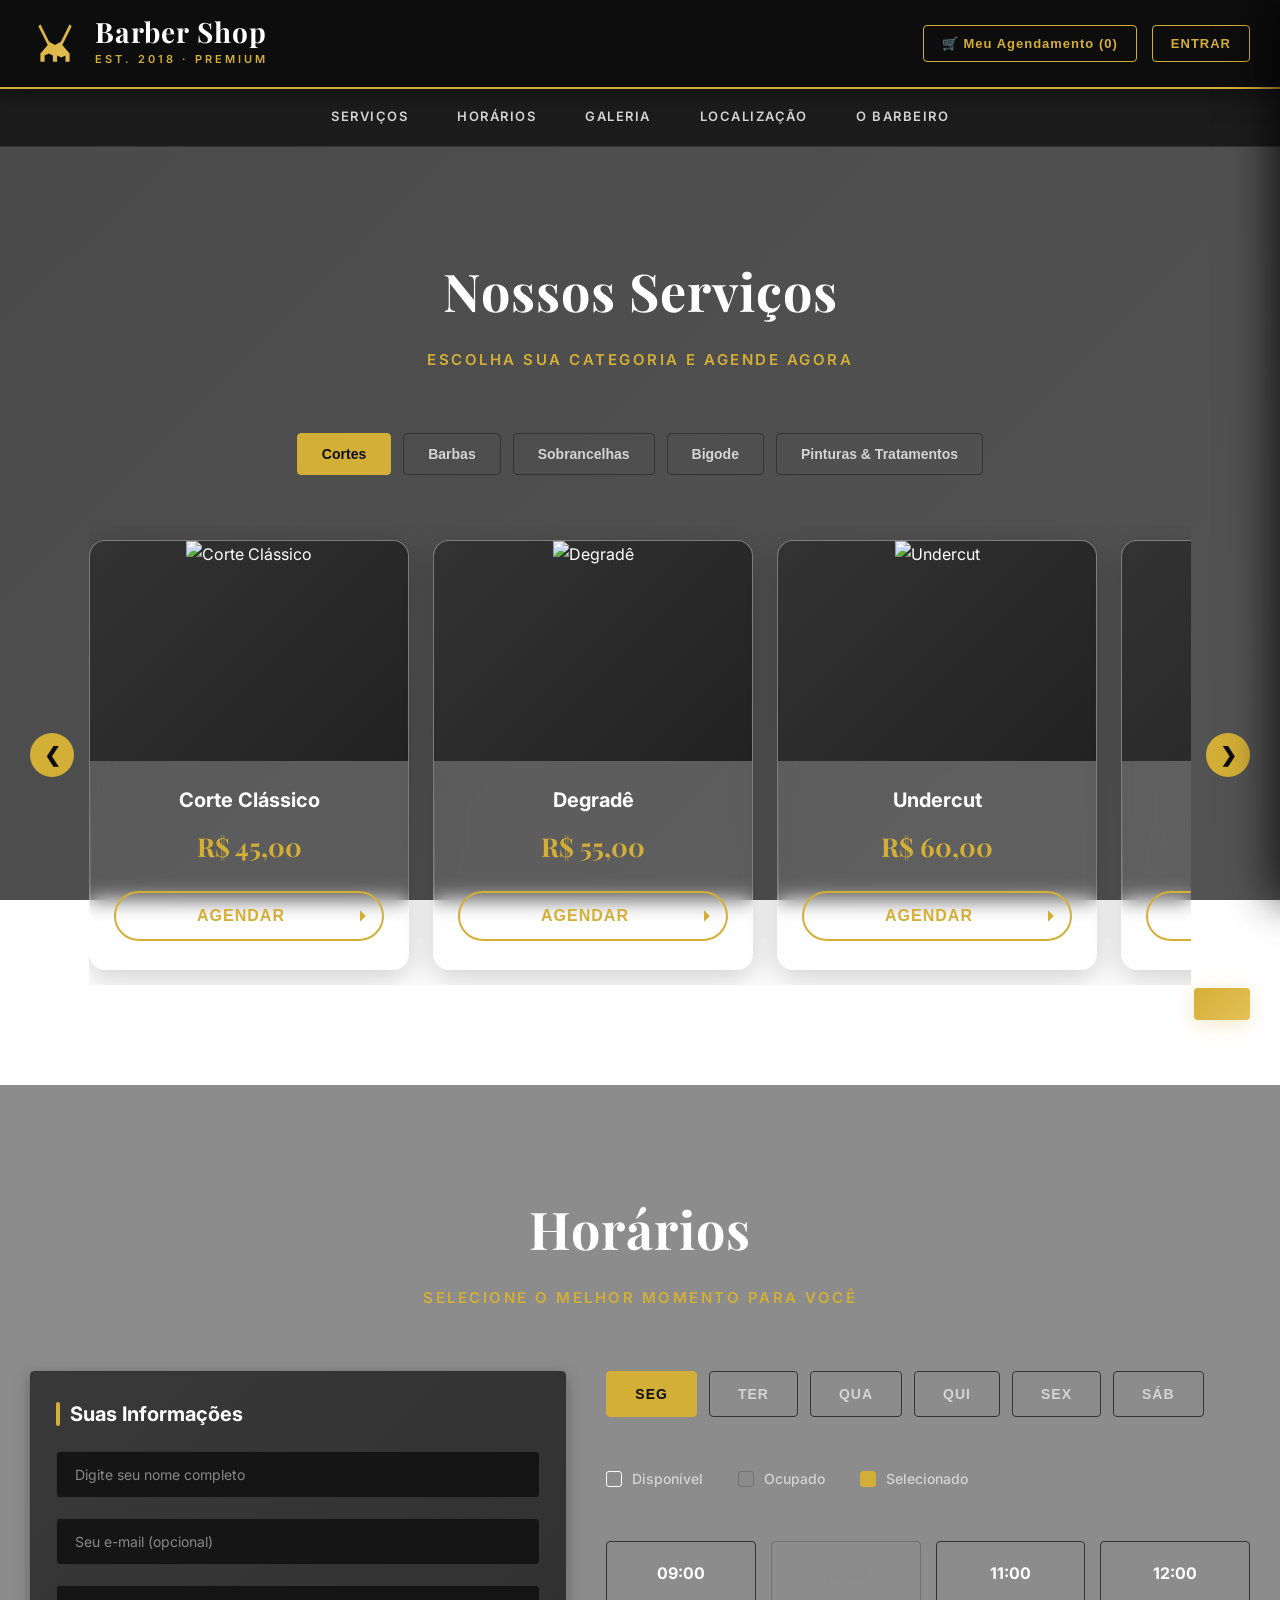
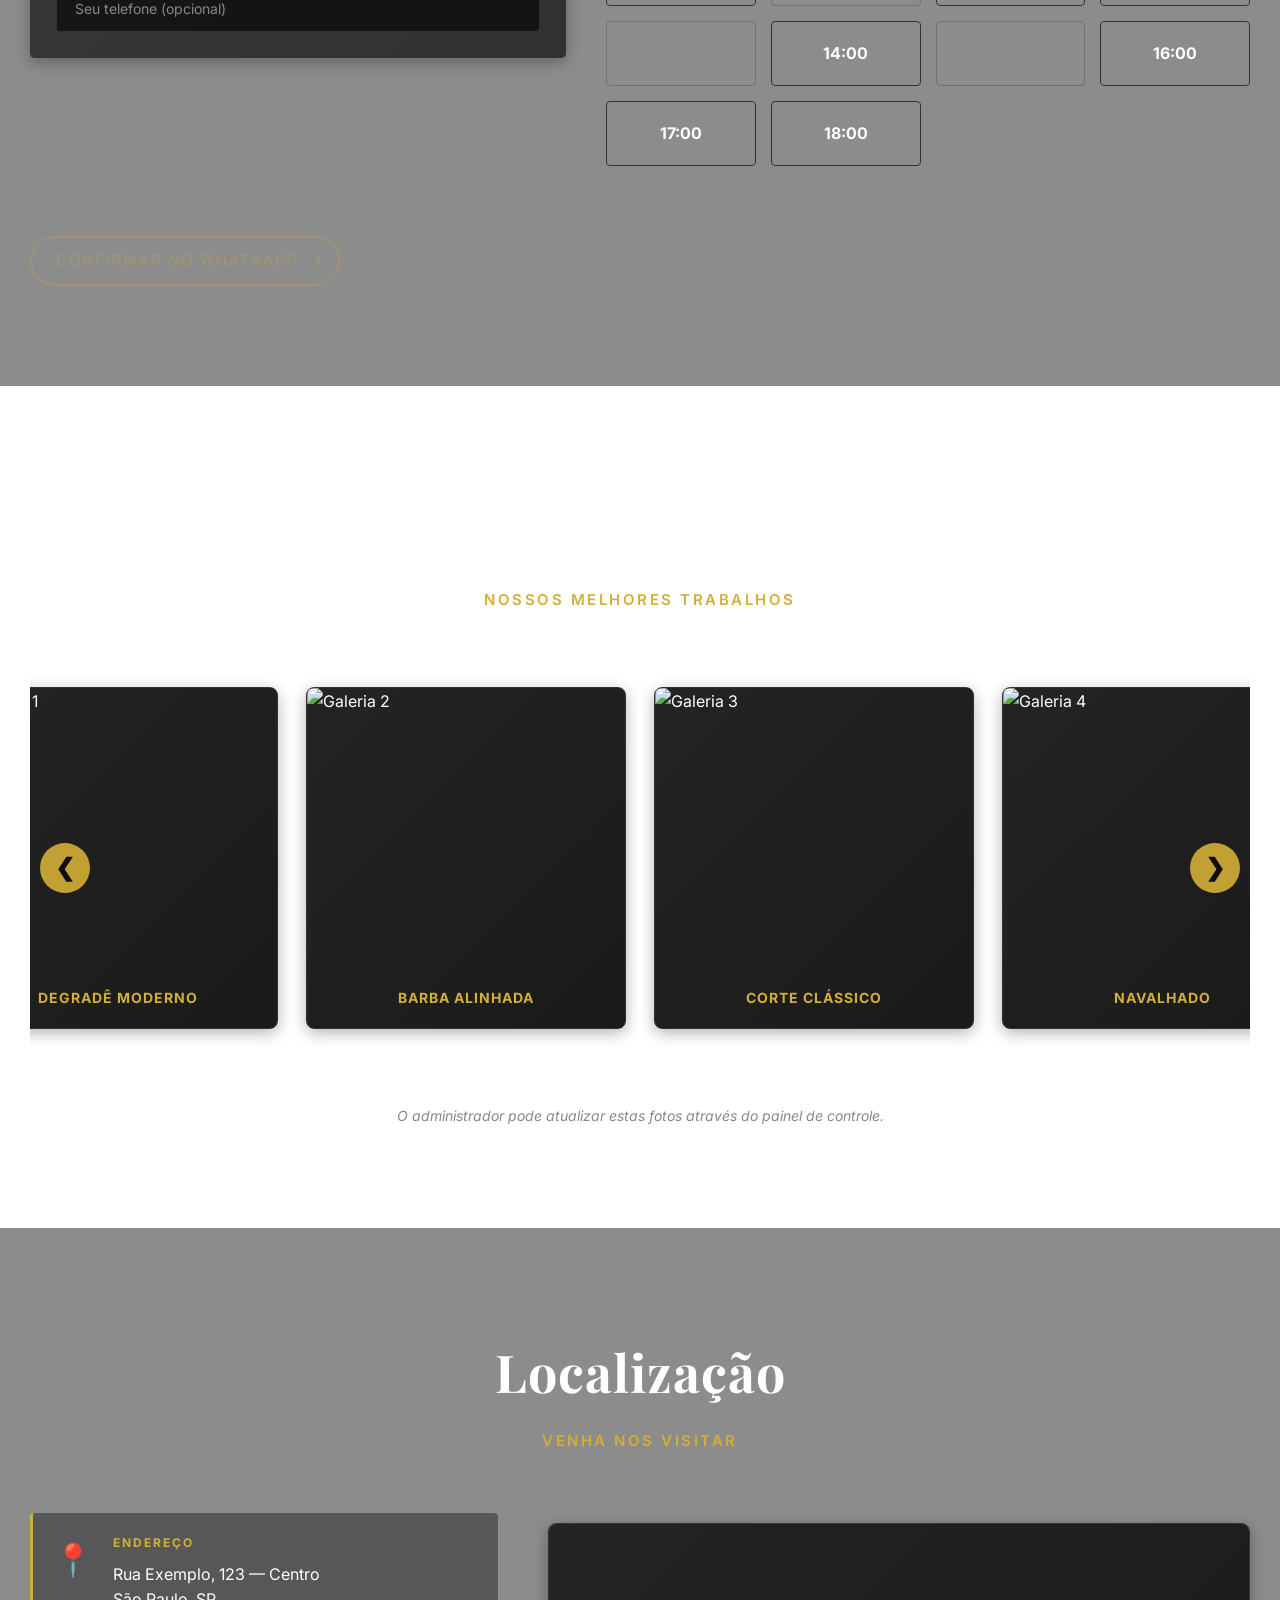
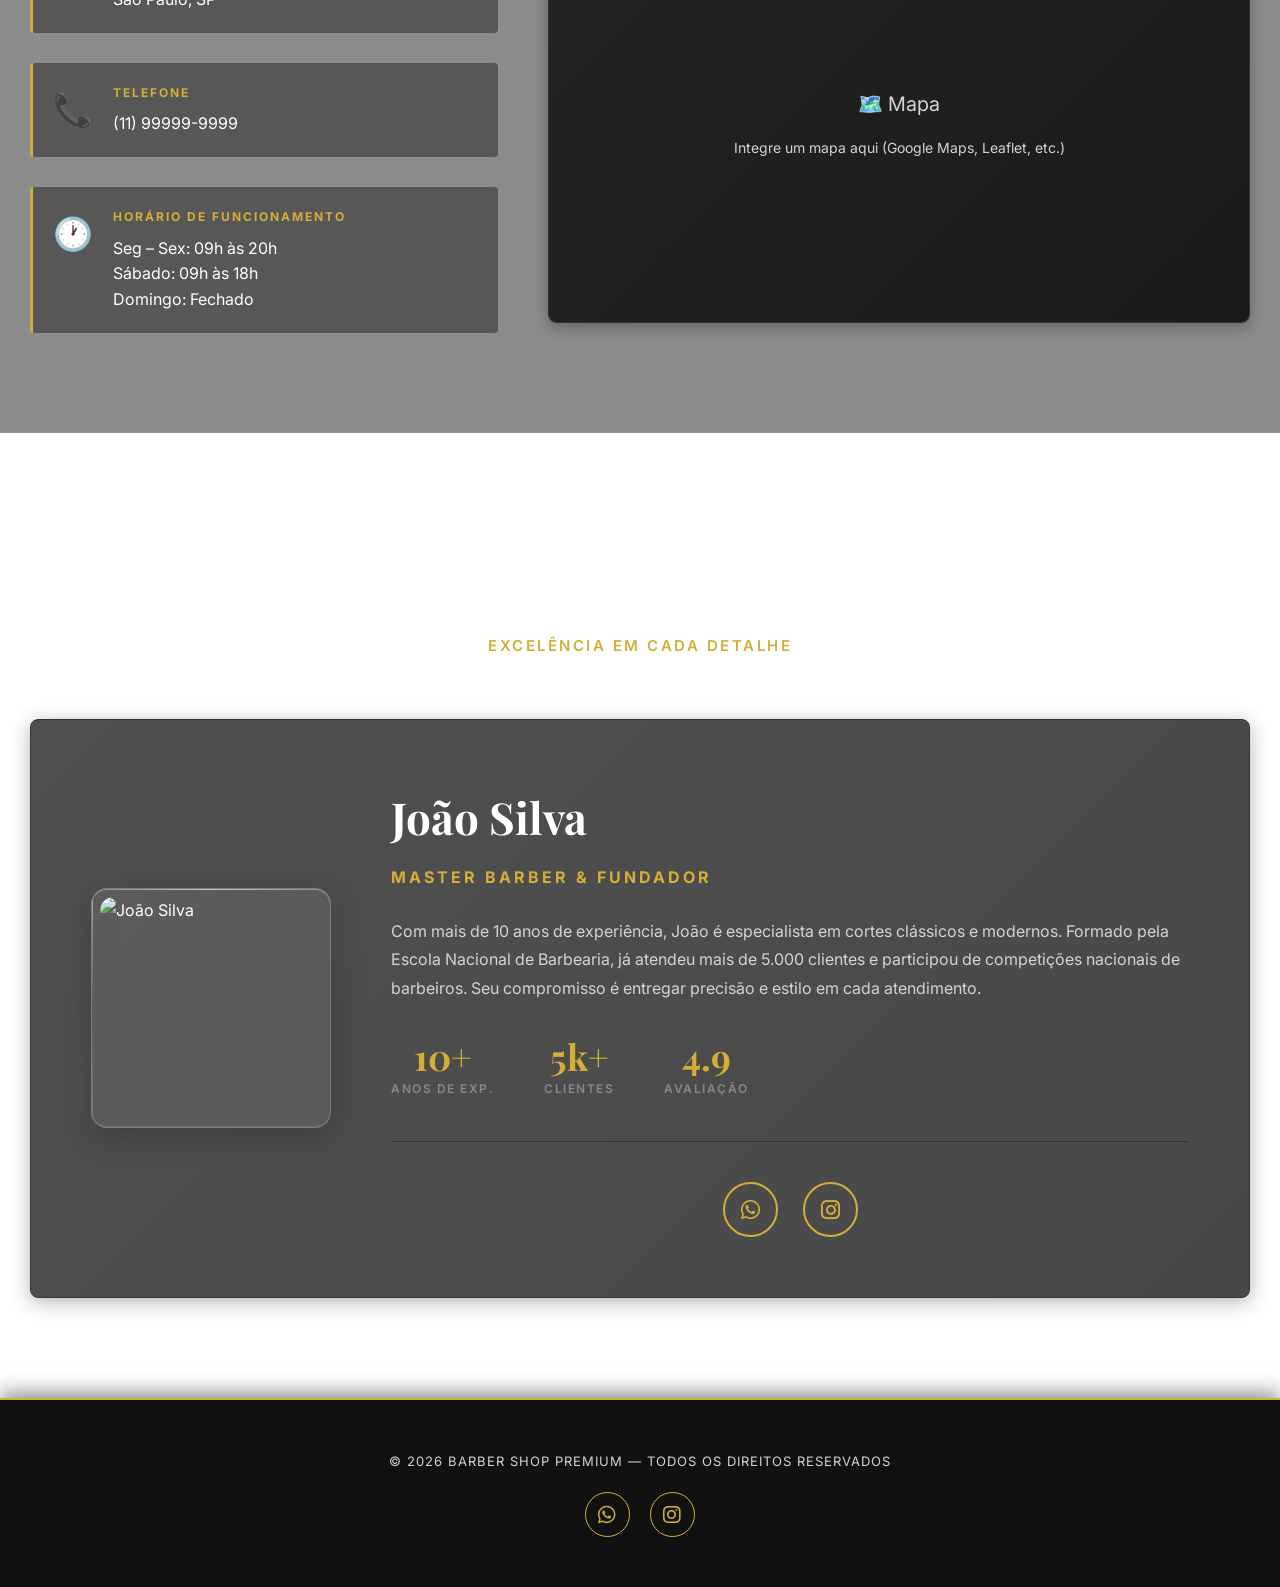
==== index.html @ 6365f6ae "Add files via upload" ====
<!DOCTYPE html>
<html lang="pt-BR">
<head>
  <meta charset="UTF-8" />
  <meta name="viewport" content="width=device-width, initial-scale=1.0" />
  <title>Barber Shop Premium</title>
  <link rel="preconnect" href="https://fonts.googleapis.com" />
  <link rel="preconnect" href="https://fonts.gstatic.com" crossorigin />
  <link href="https://fonts.googleapis.com/css2?family=Playfair+Display:wght@400;700&family=Inter:wght@400;500;600&display=swap" rel="stylesheet" />
  <link rel="stylesheet" href="https://cdnjs.cloudflare.com/ajax/libs/font-awesome/6.4.0/css/all.min.css" />
  <link rel="stylesheet" href="style.css" />
</head>
<body>

  <!-- ── HEADER ── -->
  <header class="header">
    <div class="header-inner">
      <div class="logo">
        <div class="logo-img-placeholder"></div>
        <div>
          <div class="logo-name">Barber Shop</div>
          <div class="logo-sub">Est. 2018 · Premium</div>
        </div>
      </div>
      <div class="header-right">
        <button class="btn-cart" onclick="toggleCart()">
          🛒 Meu Agendamento (<span id="cart-count">0</span>)
        </button>
        <button class="btn-login" onclick="document.getElementById('modal').classList.add('show')">
          ENTRAR
        </button>
      </div>
    </div>
  </header>

  <!-- ── CARRINHO FLUTUANTE ── -->
  <div class="cart-sidebar" id="cart-sidebar">
    <div class="cart-header">
      <h3>Meu Agendamento</h3>
      <button class="cart-close" onclick="toggleCart()">×</button>
    </div>
    <div class="cart-content" id="cart-content">
      <p class="cart-empty">Nenhum serviço selecionado</p>
    </div>
    <div class="cart-footer">
      <button class="btn-clear-cart" onclick="clearCart()">Limpar Carrinho</button>
    </div>
  </div>

  <!-- ── NAVBAR ── -->
  <nav class="navbar">
    <ul class="nav-list">
      <li><a href="#servicos">Serviços</a></li>
      <li><a href="#horarios">Horários</a></li>
      <li><a href="#galeria">Galeria</a></li>
      <li><a href="#localizacao">Localização</a></li>
      <li><a href="#barbeiro">O Barbeiro</a></li>
    </ul>
  </nav>

  <!-- ══════════════════════════════════════════ -->
  <!-- SEÇÃO 1 — SERVIÇOS                         -->
  <!-- ══════════════════════════════════════════ -->
  <section class="section" id="servicos">
    <div class="container">
      <h2 class="section-title">Nossos Serviços</h2>
      <p class="section-sub">Escolha sua categoria e agende agora</p>

      <!-- Tabs -->
      <div class="tabs">
        <button class="tab active" onclick="openTab(event,'cortes')">Cortes</button>
        <button class="tab" onclick="openTab(event,'barbas')">Barbas</button>
        <button class="tab" onclick="openTab(event,'sobrancelhas')">Sobrancelhas</button>
        <button class="tab" onclick="openTab(event,'bigode')">Bigode</button>
        <button class="tab" onclick="openTab(event,'pintura')">Pinturas & Tratamentos</button>
      </div>

      <!-- Painel: Cortes -->
      <div class="tab-panel active" id="cortes">
        <div class="carousel-wrapper">
          <button class="carousel-nav-btn carousel-prev" onclick="scrollCarousel('carousel-cortes', -1)">❮</button>
          <div class="carousel" id="carousel-cortes">
            <div class="card glass-card">
              <div class="card-img-container">
                <img src="https://via.placeholder.com/300x200?text=Corte+Clássico" alt="Corte Clássico" class="card-img">
              </div>
              <div class="card-name">Corte Clássico</div>
              <div class="card-price">R$ 45,00</div>
              <button class="btn-agendar animated-button" onclick="addToCart('cortes', 'Corte Clássico', 45.00)">
                <span class="text">Agendar</span>
                <svg class="arr-1" viewBox="0 0 24 24" xmlns="http://www.w3.org/2000/svg"><path d="M5 12h14M12 5l7 7-7 7"/></svg>
                <svg class="arr-2" viewBox="0 0 24 24" xmlns="http://www.w3.org/2000/svg"><path d="M5 12h14M12 5l7 7-7 7"/></svg>
                <div class="circle"></div>
              </button>
            </div>
            <div class="card glass-card">
              <div class="card-img-container">
                <img src="https://via.placeholder.com/300x200?text=Degradê" alt="Degradê" class="card-img">
              </div>
              <div class="card-name">Degradê</div>
              <div class="card-price">R$ 55,00</div>
              <button class="btn-agendar animated-button" onclick="addToCart('cortes', 'Degradê', 55.00)">
                <span class="text">Agendar</span>
                <svg class="arr-1" viewBox="0 0 24 24" xmlns="http://www.w3.org/2000/svg"><path d="M5 12h14M12 5l7 7-7 7"/></svg>
                <svg class="arr-2" viewBox="0 0 24 24" xmlns="http://www.w3.org/2000/svg"><path d="M5 12h14M12 5l7 7-7 7"/></svg>
                <div class="circle"></div>
              </button>
            </div>
            <div class="card glass-card">
              <div class="card-img-container">
                <img src="https://via.placeholder.com/300x200?text=Undercut" alt="Undercut" class="card-img">
              </div>
              <div class="card-name">Undercut</div>
              <div class="card-price">R$ 60,00</div>
              <button class="btn-agendar animated-button" onclick="addToCart('cortes', 'Undercut', 60.00)">
                <span class="text">Agendar</span>
                <svg class="arr-1" viewBox="0 0 24 24" xmlns="http://www.w3.org/2000/svg"><path d="M5 12h14M12 5l7 7-7 7"/></svg>
                <svg class="arr-2" viewBox="0 0 24 24" xmlns="http://www.w3.org/2000/svg"><path d="M5 12h14M12 5l7 7-7 7"/></svg>
                <div class="circle"></div>
              </button>
            </div>
            <div class="card glass-card">
              <div class="card-img-container">
                <img src="https://via.placeholder.com/300x200?text=Fade" alt="Fade" class="card-img">
              </div>
              <div class="card-name">Fade</div>
              <div class="card-price">R$ 50,00</div>
              <button class="btn-agendar animated-button" onclick="addToCart('cortes', 'Fade', 50.00)">
                <span class="text">Agendar</span>
                <svg class="arr-1" viewBox="0 0 24 24" xmlns="http://www.w3.org/2000/svg"><path d="M5 12h14M12 5l7 7-7 7"/></svg>
                <svg class="arr-2" viewBox="0 0 24 24" xmlns="http://www.w3.org/2000/svg"><path d="M5 12h14M12 5l7 7-7 7"/></svg>
                <div class="circle"></div>
              </button>
            </div>
          </div>
          <button class="carousel-nav-btn carousel-next" onclick="scrollCarousel('carousel-cortes', 1)">❯</button>
        </div>
      </div>

      <!-- Painel: Barbas -->
      <div class="tab-panel" id="barbas">
        <div class="carousel-wrapper">
          <button class="carousel-nav-btn carousel-prev" onclick="scrollCarousel('carousel-barbas', -1)">❮</button>
          <div class="carousel" id="carousel-barbas">
            <div class="card glass-card">
              <div class="card-img-container">
                <img src="https://via.placeholder.com/300x200?text=Barba+Completa" alt="Barba Completa" class="card-img">
              </div>
              <div class="card-name">Barba Completa</div>
              <div class="card-price">R$ 35,00</div>
              <button class="btn-agendar animated-button" onclick="addToCart('barbas', 'Barba Completa', 35.00)">
                <span class="text">Agendar</span>
                <svg class="arr-1" viewBox="0 0 24 24" xmlns="http://www.w3.org/2000/svg"><path d="M5 12h14M12 5l7 7-7 7"/></svg>
                <svg class="arr-2" viewBox="0 0 24 24" xmlns="http://www.w3.org/2000/svg"><path d="M5 12h14M12 5l7 7-7 7"/></svg>
                <div class="circle"></div>
              </button>
            </div>
            <div class="card glass-card">
              <div class="card-img-container">
                <img src="https://via.placeholder.com/300x200?text=Barba+Design" alt="Barba Design" class="card-img">
              </div>
              <div class="card-name">Barba Design</div>
              <div class="card-price">R$ 40,00</div>
              <button class="btn-agendar animated-button" onclick="addToCart('barbas', 'Barba Design', 40.00)">
                <span class="text">Agendar</span>
                <svg class="arr-1" viewBox="0 0 24 24" xmlns="http://www.w3.org/2000/svg"><path d="M5 12h14M12 5l7 7-7 7"/></svg>
                <svg class="arr-2" viewBox="0 0 24 24" xmlns="http://www.w3.org/2000/svg"><path d="M5 12h14M12 5l7 7-7 7"/></svg>
                <div class="circle"></div>
              </button>
            </div>
            <div class="card glass-card">
              <div class="card-img-container">
                <img src="https://via.placeholder.com/300x200?text=Barba+Terape%CC%82utica" alt="Barba Terapêutica" class="card-img">
              </div>
              <div class="card-name">Barba Terapêutica</div>
              <div class="card-price">R$ 45,00</div>
              <button class="btn-agendar animated-button" onclick="addToCart('barbas', 'Barba Terapêutica', 45.00)">
                <span class="text">Agendar</span>
                <svg class="arr-1" viewBox="0 0 24 24" xmlns="http://www.w3.org/2000/svg"><path d="M5 12h14M12 5l7 7-7 7"/></svg>
                <svg class="arr-2" viewBox="0 0 24 24" xmlns="http://www.w3.org/2000/svg"><path d="M5 12h14M12 5l7 7-7 7"/></svg>
                <div class="circle"></div>
              </button>
            </div>
          </div>
          <button class="carousel-nav-btn carousel-next" onclick="scrollCarousel('carousel-barbas', 1)">❯</button>
        </div>
      </div>

      <!-- Painel: Sobrancelhas -->
      <div class="tab-panel" id="sobrancelhas">
        <div class="carousel-wrapper">
          <button class="carousel-nav-btn carousel-prev" onclick="scrollCarousel('carousel-sobrancelhas', -1)">❮</button>
          <div class="carousel" id="carousel-sobrancelhas">
            <div class="card glass-card">
              <div class="card-img-container">
                <img src="https://via.placeholder.com/300x200?text=Sobrancelha+Design" alt="Sobrancelha Design" class="card-img">
              </div>
              <div class="card-name">Sobrancelha Design</div>
              <div class="card-price">R$ 20,00</div>
              <button class="btn-agendar animated-button" onclick="addToCart('sobrancelhas', 'Sobrancelha Design', 20.00)">
                <span class="text">Agendar</span>
                <svg class="arr-1" viewBox="0 0 24 24" xmlns="http://www.w3.org/2000/svg"><path d="M5 12h14M12 5l7 7-7 7"/></svg>
                <svg class="arr-2" viewBox="0 0 24 24" xmlns="http://www.w3.org/2000/svg"><path d="M5 12h14M12 5l7 7-7 7"/></svg>
                <div class="circle"></div>
              </button>
            </div>
            <div class="card glass-card">
              <div class="card-img-container">
                <img src="https://via.placeholder.com/300x200?text=Sobrancelha+Alinhada" alt="Sobrancelha Alinhada" class="card-img">
              </div>
              <div class="card-name">Sobrancelha Alinhada</div>
              <div class="card-price">R$ 25,00</div>
              <button class="btn-agendar animated-button" onclick="addToCart('sobrancelhas', 'Sobrancelha Alinhada', 25.00)">
                <span class="text">Agendar</span>
                <svg class="arr-1" viewBox="0 0 24 24" xmlns="http://www.w3.org/2000/svg"><path d="M5 12h14M12 5l7 7-7 7"/></svg>
                <svg class="arr-2" viewBox="0 0 24 24" xmlns="http://www.w3.org/2000/svg"><path d="M5 12h14M12 5l7 7-7 7"/></svg>
                <div class="circle"></div>
              </button>
            </div>
          </div>
          <button class="carousel-nav-btn carousel-next" onclick="scrollCarousel('carousel-sobrancelhas', 1)">❯</button>
        </div>
      </div>

      <!-- Painel: Bigode -->
      <div class="tab-panel" id="bigode">
        <div class="carousel-wrapper">
          <button class="carousel-nav-btn carousel-prev" onclick="scrollCarousel('carousel-bigode', -1)">❮</button>
          <div class="carousel" id="carousel-bigode">
            <div class="card glass-card">
              <div class="card-img-container">
                <img src="https://via.placeholder.com/300x200?text=Bigode+Clássico" alt="Bigode Clássico" class="card-img">
              </div>
              <div class="card-name">Bigode Clássico</div>
              <div class="card-price">R$ 15,00</div>
              <button class="btn-agendar animated-button" onclick="addToCart('bigode', 'Bigode Clássico', 15.00)">
                <span class="text">Agendar</span>
                <svg class="arr-1" viewBox="0 0 24 24" xmlns="http://www.w3.org/2000/svg"><path d="M5 12h14M12 5l7 7-7 7"/></svg>
                <svg class="arr-2" viewBox="0 0 24 24" xmlns="http://www.w3.org/2000/svg"><path d="M5 12h14M12 5l7 7-7 7"/></svg>
                <div class="circle"></div>
              </button>
            </div>
            <div class="card glass-card">
              <div class="card-img-container">
                <img src="https://via.placeholder.com/300x200?text=Bigode+Design" alt="Bigode Design" class="card-img">
              </div>
              <div class="card-name">Bigode Design</div>
              <div class="card-price">R$ 20,00</div>
              <button class="btn-agendar animated-button" onclick="addToCart('bigode', 'Bigode Design', 20.00)">
                <span class="text">Agendar</span>
                <svg class="arr-1" viewBox="0 0 24 24" xmlns="http://www.w3.org/2000/svg"><path d="M5 12h14M12 5l7 7-7 7"/></svg>
                <svg class="arr-2" viewBox="0 0 24 24" xmlns="http://www.w3.org/2000/svg"><path d="M5 12h14M12 5l7 7-7 7"/></svg>
                <div class="circle"></div>
              </button>
            </div>
          </div>
          <button class="carousel-nav-btn carousel-next" onclick="scrollCarousel('carousel-bigode', 1)">❯</button>
        </div>
      </div>

      <!-- Painel: Pinturas & Tratamentos -->
      <div class="tab-panel" id="pintura">
        <div class="carousel-wrapper">
          <button class="carousel-nav-btn carousel-prev" onclick="scrollCarousel('carousel-pintura', -1)">❮</button>
          <div class="carousel" id="carousel-pintura">
            <div class="card glass-card">
              <div class="card-img-container">
                <img src="https://via.placeholder.com/300x200?text=Pintura+Cabelo" alt="Pintura Cabelo" class="card-img">
              </div>
              <div class="card-name">Pintura Cabelo</div>
              <div class="card-price">R$ 80,00</div>
              <button class="btn-agendar animated-button" onclick="addToCart('pintura', 'Pintura Cabelo', 80.00)">
                <span class="text">Agendar</span>
                <svg class="arr-1" viewBox="0 0 24 24" xmlns="http://www.w3.org/2000/svg"><path d="M5 12h14M12 5l7 7-7 7"/></svg>
                <svg class="arr-2" viewBox="0 0 24 24" xmlns="http://www.w3.org/2000/svg"><path d="M5 12h14M12 5l7 7-7 7"/></svg>
                <div class="circle"></div>
              </button>
            </div>
            <div class="card glass-card">
              <div class="card-img-container">
                <img src="https://via.placeholder.com/300x200?text=Hidratação" alt="Hidratação" class="card-img">
              </div>
              <div class="card-name">Hidratação</div>
              <div class="card-price">R$ 50,00</div>
              <button class="btn-agendar animated-button" onclick="addToCart('pintura', 'Hidratação', 50.00)">
                <span class="text">Agendar</span>
                <svg class="arr-1" viewBox="0 0 24 24" xmlns="http://www.w3.org/2000/svg"><path d="M5 12h14M12 5l7 7-7 7"/></svg>
                <svg class="arr-2" viewBox="0 0 24 24" xmlns="http://www.w3.org/2000/svg"><path d="M5 12h14M12 5l7 7-7 7"/></svg>
                <div class="circle"></div>
              </button>
            </div>
            <div class="card glass-card">
              <div class="card-img-container">
                <img src="https://via.placeholder.com/300x200?text=Alisamento" alt="Alisamento" class="card-img">
              </div>
              <div class="card-name">Alisamento</div>
              <div class="card-price">R$ 70,00</div>
              <button class="btn-agendar animated-button" onclick="addToCart('pintura', 'Alisamento', 70.00)">
                <span class="text">Agendar</span>
                <svg class="arr-1" viewBox="0 0 24 24" xmlns="http://www.w3.org/2000/svg"><path d="M5 12h14M12 5l7 7-7 7"/></svg>
                <svg class="arr-2" viewBox="0 0 24 24" xmlns="http://www.w3.org/2000/svg"><path d="M5 12h14M12 5l7 7-7 7"/></svg>
                <div class="circle"></div>
              </button>
            </div>
          </div>
          <button class="carousel-nav-btn carousel-next" onclick="scrollCarousel('carousel-pintura', 1)">❯</button>
        </div>
      </div>

    </div>
  </section>

  <!-- ══════════════════════════════════════════ -->
  <!-- SEÇÃO 2 — HORÁRIOS                         -->
  <!-- ══════════════════════════════════════════ -->
  <section class="section section-alt" id="horarios">
    <div class="container">
      <h2 class="section-title">Horários</h2>
      <p class="section-sub">Selecione o melhor momento para você</p>

      <!-- Layout lado a lado: Informações + Agendamento -->
      <div class="schedule-wrapper">
        <!-- Coluna Esquerda: Informações do Cliente -->
        <div class="schedule-left">
          <div class="client-info-section">
            <h3 class="client-info-title">Suas Informações</h3>
            <div class="client-info-form">
              <input type="text" id="client-name" placeholder="Digite seu nome completo" class="client-input">
              <input type="email" id="client-email" placeholder="Seu e-mail (opcional)" class="client-input">
              <input type="tel" id="client-phone" placeholder="Seu telefone (opcional)" class="client-input">
            </div>
          </div>

          <!-- Resumo do Agendamento -->
          <div class="booking-summary" id="booking-summary" style="display:none;">
            <h3>Resumo do Seu Agendamento</h3>
            <div class="summary-item">
              <span class="summary-label">Nome:</span>
              <span class="summary-value" id="summary-name">-</span>
            </div>
            <div id="summary-services-list"></div>
            <div class="summary-item">
              <span class="summary-label">Data:</span>
              <span class="summary-value" id="summary-date">-</span>
            </div>
            <div class="summary-item">
              <span class="summary-label">Horário:</span>
              <span class="summary-value" id="summary-time">-</span>
            </div>
            <div class="summary-item" style="border-top: 1px solid rgba(212, 175, 55, 0.3); padding-top: 15px; margin-top: 15px;">
              <span class="summary-label">Valor Total:</span>
              <span class="summary-value" id="summary-price">-</span>
            </div>
          </div>
        </div>

        <!-- Coluna Direita: Seleção de Horários -->
        <div class="schedule-right">
          <!-- Dias -->
          <div class="days-row">
            <button class="day-btn active" onclick="selectDay(this, 'seg')">SEG</button>
            <button class="day-btn" onclick="selectDay(this, 'ter')">TER</button>
            <button class="day-btn" onclick="selectDay(this, 'qua')">QUA</button>
            <button class="day-btn" onclick="selectDay(this, 'qui')">QUI</button>
            <button class="day-btn" onclick="selectDay(this, 'sex')">SEX</button>
            <button class="day-btn" onclick="selectDay(this, 'sab')">SÁB</button>
          </div>

          <!-- Legenda -->
          <div class="legend">
            <span class="leg available">Disponível</span>
            <span class="leg occupied">Ocupado</span>
            <span class="leg selected">Selecionado</span>
          </div>

          <!-- Grid de horários -->
          <div class="time-grid" id="time-grid"></div>
        </div>
      </div>

      <button class="btn-confirm animated-button" id="btn-confirm" disabled onclick="confirmSchedule()" style="margin-top: 30px;">
        <span class="text">CONFIRMAR NO WHATSAPP</span>
        <svg class="arr-1" viewBox="0 0 24 24" xmlns="http://www.w3.org/2000/svg"><path d="M5 12h14M12 5l7 7-7 7"/></svg>
        <svg class="arr-2" viewBox="0 0 24 24" xmlns="http://www.w3.org/2000/svg"><path d="M5 12h14M12 5l7 7-7 7"/></svg>
        <div class="circle"></div>
      </button>
    </div>
  </section>

  <!-- ══════════════════════════════════════════ -->
  <!-- SEÇÃO 3 — GALERIA                          -->
  <!-- ══════════════════════════════════════════ -->
  <section class="section" id="galeria">
    <div class="container">
      <h2 class="section-title">Galeria</h2>
      <p class="section-sub">Nossos melhores trabalhos</p>

      <div class="gallery-carousel-wrapper">
        <div class="gallery-carousel" id="gallery-carousel">
          <div class="gallery-card">
            <img src="https://via.placeholder.com/400x400?text=Trabalho+1" alt="Galeria 1" class="gallery-img-real">
            <div class="gallery-label">Degradê Moderno</div>
          </div>
          <div class="gallery-card">
            <img src="https://via.placeholder.com/400x400?text=Trabalho+2" alt="Galeria 2" class="gallery-img-real">
            <div class="gallery-label">Barba Alinhada</div>
          </div>
          <div class="gallery-card">
            <img src="https://via.placeholder.com/400x400?text=Trabalho+3" alt="Galeria 3" class="gallery-img-real">
            <div class="gallery-label">Corte Clássico</div>
          </div>
          <div class="gallery-card">
            <img src="https://via.placeholder.com/400x400?text=Trabalho+4" alt="Galeria 4" class="gallery-img-real">
            <div class="gallery-label">Navalhado</div>
          </div>
        </div>
        <button class="gallery-nav-btn gallery-prev" onclick="scrollGallery(-1)">❮</button>
        <button class="gallery-nav-btn gallery-next" onclick="scrollGallery(1)">❯</button>
      </div>

      <p class="gallery-note">
        O administrador pode atualizar estas fotos através do painel de controle.
      </p>
    </div>
  </section>

  <!-- ══════════════════════════════════════════ -->
  <!-- SEÇÃO 4 — LOCALIZAÇÃO                      -->
  <!-- ══════════════════════════════════════════ -->
  <section class="section section-alt" id="localizacao">
    <div class="container">
      <h2 class="section-title">Localização</h2>
      <p class="section-sub">Venha nos visitar</p>

      <div class="location-wrapper">
        <div class="location-info">
          <div class="info-item">
            <div class="info-icon-placeholder">📍</div>
            <div>
              <div class="info-label">Endereço</div>
              <div class="info-value">Rua Exemplo, 123 — Centro<br>São Paulo, SP</div>
            </div>
          </div>
          <div class="info-item">
            <div class="info-icon-placeholder">📞</div>
            <div>
              <div class="info-label">Telefone</div>
              <div class="info-value">(11) 99999-9999</div>
            </div>
          </div>
          <div class="info-item">
            <div class="info-icon-placeholder">🕐</div>
            <div>
              <div class="info-label">Horário de Funcionamento</div>
              <div class="info-value">
                Seg – Sex: 09h às 20h<br>
                Sábado: 09h às 18h<br>
                Domingo: Fechado
              </div>
            </div>
          </div>
        </div>
        <div class="map-container">
          <div class="map-placeholder">
            <p>🗺️ Mapa</p>
            <p style="font-size: 14px;">Integre um mapa aqui (Google Maps, Leaflet, etc.)</p>
          </div>
        </div>
      </div>
    </div>
  </section>

  <!-- ══════════════════════════════════════════ -->
  <!-- SEÇÃO 5 — O BARBEIRO                       -->
  <!-- ══════════════════════════════════════════ -->
  <section class="section" id="barbeiro">
    <div class="container">
      <h2 class="section-title">O Barbeiro</h2>
      <p class="section-sub">Excelência em cada detalhe</p>

      <div class="barber-card">
        <div class="barber-photo-container glass-card">
          <img src="https://via.placeholder.com/200x200?text=Barbeiro" alt="João Silva" class="barber-img">
        </div>
        <div class="barber-content">
          <div class="barber-name">João Silva</div>
          <div class="barber-title">Master Barber & Fundador</div>
          <p class="barber-bio">
            Com mais de 10 anos de experiência, João é especialista em cortes clássicos e modernos.
            Formado pela Escola Nacional de Barbearia, já atendeu mais de 5.000 clientes e
            participou de competições nacionais de barbeiros. Seu compromisso é entregar
            precisão e estilo em cada atendimento.
          </p>
          <div class="barber-stats">
            <div class="stat">
              <span class="stat-num">10+</span>
              <span class="stat-label">Anos de exp.</span>
            </div>
            <div class="stat">
              <span class="stat-num">5k+</span>
              <span class="stat-label">Clientes</span>
            </div>
            <div class="stat">
              <span class="stat-num">4.9</span>
              <span class="stat-label">Avaliação</span>
            </div>
          </div>
          <div class="social-section">
            <a href="https://wa.me/5511999999999" target="_blank" class="social-link" title="WhatsApp">
              <i class="fab fa-whatsapp"></i>
            </a>
            <a href="https://instagram.com/barbershoppremium" target="_blank" class="social-link" title="Instagram">
              <i class="fab fa-instagram"></i>
            </a>
          </div>
        </div>
      </div>
    </div>
  </section>

  <!-- ── FOOTER ── -->
  <footer class="footer">
    <div class="container">
      <div class="footer-text">
        © 2026 BARBER SHOP PREMIUM — TODOS OS DIREITOS RESERVADOS
      </div>
      <div class="footer-social">
        <a href="https://wa.me/5511999999999" target="_blank" title="WhatsApp">
          <i class="fab fa-whatsapp"></i>
        </a>
        <a href="https://instagram.com/barbershoppremium" target="_blank" title="Instagram">
          <i class="fab fa-instagram"></i>
        </a>
      </div>
    </div>
  </footer>

  <!-- ── MODAL DE LOGIN ── -->
  <div class="modal-overlay" id="modal">
    <div class="modal">
      <button class="modal-close" onclick="document.getElementById('modal').classList.remove('show')">×</button>
      <div class="modal-title">Acesso Administrativo</div>
      <input class="modal-input" type="email" placeholder="E-mail" />
      <input class="modal-input" type="password" placeholder="Senha" />
      <button class="modal-btn">ACESSAR PAINEL</button>
    </div>
  </div>

  <!-- ── TOAST ── -->
  <div class="toast" id="toast"></div>

  <!-- ── SCRIPTS ── -->
  <script>
    // ── CARRINHO DE AGENDAMENTO MULTI-SERVIÇO ──
    let cart = {
      services: {
        cortes: null,
        barbas: null,
        sobrancelhas: null,
        bigode: null,
        pintura: null
      },
      clientName: "",
      clientEmail: "",
      clientPhone: "",
      selectedDay: null,
      selectedTime: null
    };

    function toggleCart() {
      const sidebar = document.getElementById('cart-sidebar');
      sidebar.classList.toggle('show');
    }

    function addToCart(category, serviceName, price) {
      // Se já existe um serviço nesta categoria, substitui
      if (cart.services[category]) {
        showToast(`${cart.services[category].name} foi substituído por ${serviceName}!`);
      } else {
        showToast(`${serviceName} adicionado ao carrinho!`);
      }
      
      cart.services[category] = { name: serviceName, price: price };
      updateCartDisplay();
      updateCartCount();
    }

    function updateCartCount() {
      const count = Object.values(cart.services).filter(s => s !== null).length;
      document.getElementById('cart-count').textContent = count;
    }

    function updateCartDisplay() {
      const cartContent = document.getElementById('cart-content');
      const services = Object.values(cart.services).filter(s => s !== null);
      
      if (services.length === 0) {
        cartContent.innerHTML = '<p class="cart-empty">Nenhum serviço selecionado</p>';
        return;
      }

      let html = '';
      services.forEach(service => {
        html += `
          <div class="cart-item">
            <div class="cart-item-name">${service.name}</div>
            <div class="cart-item-price">R$ ${service.price.toFixed(2).replace(".", ",")}</div>
          </div>
        `;
      });

      cartContent.innerHTML = html;
    }

    function clearCart() {
      cart.services = {
        cortes: null,
        barbas: null,
        sobrancelhas: null,
        bigode: null,
        pintura: null
      };
      document.getElementById('cart-count').textContent = '0';
      updateCartDisplay();
      document.getElementById('booking-summary').style.display = 'none';
      showToast('Carrinho limpo!');
    }

    // ── TABS ──
    function openTab(e, id) {
      document.querySelectorAll('.tab-panel').forEach(p => p.classList.remove('active'));
      document.querySelectorAll('.tab').forEach(t => t.classList.remove('active'));
      document.getElementById(id).classList.add('active');
      e.currentTarget.classList.add('active');
    }

    // ── CARROSSEL ──
    function scrollCarousel(id, dir) {
      const el = document.getElementById(id);
      el.scrollBy({ left: dir * 320, behavior: 'smooth' });
    }

    // ── HORÁRIOS ──
    const schedules = {
      seg: ['09:00','10:00','11:00','12:00','13:00','14:00','15:00','16:00','17:00','18:00'],
      ter: ['09:00','10:00','11:00','12:00','13:00','14:00','15:00','16:00','17:00','18:00'],
      qua: ['09:00','10:00','11:00','12:00','13:00','14:00','15:00','16:00','17:00','18:00'],
      qui: ['09:00','10:00','11:00','12:00','13:00','14:00','15:00','16:00','17:00','18:00'],
      sex: ['09:00','10:00','11:00','12:00','13:00','14:00','15:00','16:00','17:00','18:00'],
      sab: ['09:00','10:00','11:00','12:00','13:00','14:00','15:00'],
    };

    const occupied = {
      seg: ['10:00','13:00','15:00'],
      ter: ['09:00','11:00','14:00'],
      qua: ['12:00','16:00'],
      qui: ['10:00','13:00','17:00'],
      sex: ['09:00','14:00','18:00'],
      sab: ['10:00','12:00'],
    };

    let selectedDay  = 'seg';
    let selectedTime = null;

    function buildGrid(day) {
      const grid = document.getElementById('time-grid');
      grid.innerHTML = '';
      selectedTime = null;
      document.getElementById('btn-confirm').disabled = true;

      (schedules[day] || []).forEach(time => {
        const isOccupied = (occupied[day] || []).includes(time);
        const slot = document.createElement('div');
        slot.className = 'time-slot ' + (isOccupied ? 'occupied' : 'available');
        slot.textContent = time;
        if (!isOccupied) {
          slot.onclick = () => selectTime(slot, time, day);
        }
        grid.appendChild(slot);
      });
    }

    function selectDay(btn, day) {
      document.querySelectorAll('.day-btn').forEach(b => b.classList.remove('active'));
      btn.classList.add('active');
      selectedDay = day;
      cart.selectedDay = day;
      buildGrid(day);
    }

    function selectTime(slot, time, day) {
      document.querySelectorAll('.time-slot.available, .time-slot.selected').forEach(s => {
        s.classList.remove('selected');
        s.classList.add('available');
      });
      slot.classList.remove('available');
      slot.classList.add('selected');
      selectedTime = time;
      cart.selectedTime = time;
      document.getElementById('btn-confirm').disabled = false;
      updateBookingSummary();
    }

    function updateBookingSummary() {
      const clientName = document.getElementById('client-name').value || 'Não informado';
      const dayMap = { seg: 'Segunda', ter: 'Terça', qua: 'Quarta', qui: 'Quinta', sex: 'Sexta', sab: 'Sábado' };
      const services = Object.values(cart.services).filter(s => s !== null);

      document.getElementById('summary-name').textContent = clientName;
      
      // Gerar lista de serviços
      let servicesHtml = '';
      services.forEach(service => {
        servicesHtml += `
          <div class="summary-item">
            <span class="summary-label">${service.name}:</span>
            <span class="summary-value">R$ ${service.price.toFixed(2).replace(".", ",")}</span>
          </div>
        `;
      });
      document.getElementById('summary-services-list').innerHTML = servicesHtml;

      document.getElementById('summary-date').textContent = dayMap[selectedDay] || '-';
      document.getElementById('summary-time').textContent = selectedTime || '-';
      
      // Calcular valor total
      const totalPrice = services.reduce((sum, s) => sum + s.price, 0);
      document.getElementById('summary-price').textContent = `R$ ${totalPrice.toFixed(2).replace(".", ",")}`;
      
      document.getElementById('booking-summary').style.display = 'block';
    }

    function confirmSchedule() {
      const clientName = document.getElementById('client-name').value;
      if (!clientName) {
        showToast('Por favor, digite seu nome!');
        return;
      }

      const services = Object.values(cart.services).filter(s => s !== null);
      if (services.length === 0) {
        showToast('Por favor, selecione pelo menos um serviço!');
        return;
      }

      cart.clientName = clientName;
      cart.clientEmail = document.getElementById('client-email').value;
      cart.clientPhone = document.getElementById('client-phone').value;

      const dayMap = { seg: 'Segunda', ter: 'Terça', qua: 'Quarta', qui: 'Quinta', sex: 'Sexta', sab: 'Sábado' };
      const phone = "5511999999999";
      
      let servicesText = '';
      let totalPrice = 0;
      services.forEach(service => {
        servicesText += `\n• ${service.name}: R$ ${service.price.toFixed(2).replace(".", ",")}`;
        totalPrice += service.price;
      });

      const message = encodeURIComponent(
        `Olá! Gostaria de agendar um serviço.\n\n` +
        `*Cliente:* ${clientName}\n` +
        `*Serviços:*${servicesText}\n` +
        `*Data:* ${dayMap[selectedDay]}\n` +
        `*Horário:* ${selectedTime}\n` +
        `*Valor Total:* R$ ${totalPrice.toFixed(2).replace(".", ",")}`
      );
      const whatsappUrl = `https://api.whatsapp.com/send?phone=${phone}&text=${message}`;

      showToast(`Redirecionando para o WhatsApp...`);
      setTimeout(() => {
        window.open(whatsappUrl, '_blank');
        clearCart();
      }, 1000);
    }

    // ── TOAST ──
    function showToast(msg) {
      const t = document.getElementById('toast');
      t.textContent = msg;
      t.classList.add('show');
      setTimeout(() => t.classList.remove('show'), 3000);
    }

    // ── CARROSSEL DA GALERIA ──
    let galleryAutoPlayInterval;
    const galleryCarousel = document.getElementById('gallery-carousel');

    function scrollGallery(direction) {
      const carousel = document.getElementById('gallery-carousel');
      const scrollAmount = 350;
      carousel.scrollBy({
        left: direction * scrollAmount,
        behavior: 'smooth'
      });
      stopGalleryAutoPlay();
    }

    function startGalleryAutoPlay() {
      galleryAutoPlayInterval = setInterval(() => {
        if (galleryCarousel) {
          if (galleryCarousel.scrollLeft + galleryCarousel.clientWidth >= galleryCarousel.scrollWidth - 10) {
            galleryCarousel.scrollTo({ left: 0, behavior: 'smooth' });
          } else {
            galleryCarousel.scrollBy({ left: 350, behavior: 'smooth' });
          }
        }
      }, 4000);
    }

    function stopGalleryAutoPlay() {
      clearInterval(galleryAutoPlayInterval);
      setTimeout(startGalleryAutoPlay, 10000);
    }

    if (galleryCarousel) {
      galleryCarousel.addEventListener('wheel', stopGalleryAutoPlay);
      galleryCarousel.addEventListener('touchstart', stopGalleryAutoPlay);
    }

    // Inicializa o grid
    buildGrid('seg');
    startGalleryAutoPlay();
  </script>
</body>
</html>
---- style.css ----
/* ── RESET & BASE ── */
*, *::before, *::after { box-sizing: border-box; margin: 0; padding: 0; }

:root {
  --black:    #0d0d0d;
  --dark:     #1a1a1a;
  --mid:      #242424;
  --border:   #333333;
  --muted:    #888888;
  --light:    #d4d4d4;
  --white:    #ffffff;
  --accent:   #d4af37; /* Dourado Premium */
  --accent-hover: #e5c158;
  --accent-dark: #b8941f;
}

html { scroll-behavior: smooth; }

body {
  font-family: 'Inter', sans-serif;
  color: var(--white);
  font-size: 16px;
  line-height: 1.7;
  min-height: 100vh;
  position: relative;
  background-image: url('https://i.pinimg.com/736x/01/9d/52/019d5249c38a45769ff3487aecc684b5.jpg');
  background-attachment: fixed;
  background-size: cover;
  background-position: center;
  background-repeat: no-repeat;
}

body::before {
  content: '';
  position: fixed;
  top: 0;
  left: 0;
  width: 100%;
  height: 100%;
  background: linear-gradient(135deg, rgba(13, 13, 13, 0.75) 0%, rgba(26, 26, 26, 0.75) 100%);
  pointer-events: none;
  z-index: 1;
}

* {
  position: relative;
  z-index: 2;
}

html, body {
  z-index: auto;
}

/* ── HEADER ── */
.header {
  background: rgba(13, 13, 13, 0.98);
  border-bottom: 2px solid var(--accent);
  position: sticky;
  top: 0;
  z-index: 100;
  backdrop-filter: blur(15px);
  box-shadow: 0 4px 20px rgba(0,0,0,0.5);
}

.header-inner {
  max-width: 1400px;
  margin: 0 auto;
  padding: 18px 30px;
  display: flex;
  align-items: center;
  justify-content: space-between;
}

.logo { display: flex; align-items: center; gap: 15px; }

.logo-img-placeholder {
  width: 50px;
  height: 50px;
  background: linear-gradient(135deg, var(--accent), var(--accent-hover));
  mask: url('data:image/svg+xml;utf8,<svg xmlns="http://www.w3.org/2000/svg" viewBox="0 0 24 24"><path d="M19 3l-4.18 8.35L12 13l-2.82-1.65L5 3l-1 1 4.5 9L5 17v4h2v-3l2-1 2 1v3h2v-3l2 1 2-1v3h2v-4l-3.5-4 4.5-9-1-1z"/></svg>') no-repeat center;
  -webkit-mask: url('data:image/svg+xml;utf8,<svg xmlns="http://www.w3.org/2000/svg" viewBox="0 0 24 24"><path d="M19 3l-4.18 8.35L12 13l-2.82-1.65L5 3l-1 1 4.5 9L5 17v4h2v-3l2-1 2 1v3h2v-3l2 1 2-1v3h2v-4l-3.5-4 4.5-9-1-1z"/></svg>') no-repeat center;
  border-radius: 8px;
}

.logo-name {
  font-family: 'Playfair Display', serif;
  font-size: 28px;
  font-weight: 700;
  color: var(--white);
  letter-spacing: 1px;
  line-height: 1;
}

.logo-sub {
  font-size: 11px;
  color: var(--accent);
  letter-spacing: 3px;
  text-transform: uppercase;
  margin-top: 4px;
  font-weight: 600;
}

.header-right {
  display: flex;
  align-items: center;
  gap: 15px;
}

.btn-cart {
  background: transparent;
  border: 1px solid var(--accent);
  color: var(--accent);
  padding: 10px 18px;
  font-size: 13px;
  font-weight: 600;
  cursor: pointer;
  letter-spacing: 1px;
  transition: all 0.3s ease;
  border-radius: 4px;
}

.btn-cart:hover {
  background: var(--accent);
  color: var(--black);
  transform: translateY(-2px);
}

.btn-login {
  background: transparent;
  border: 1px solid var(--accent);
  color: var(--accent);
  padding: 10px 18px;
  font-size: 13px;
  font-weight: 600;
  cursor: pointer;
  letter-spacing: 1px;
  transition: all 0.3s ease;
  border-radius: 4px;
}

.btn-login:hover {
  background: var(--accent);
  color: var(--black);
  transform: translateY(-2px);
}

/* ── CARRINHO FLUTUANTE ── */
.cart-sidebar {
  position: fixed;
  right: -420px;
  top: 0;
  width: 420px;
  height: 100vh;
  background: rgba(26, 26, 26, 0.98);
  border-left: 2px solid var(--accent);
  z-index: 500;
  transition: right 0.4s cubic-bezier(0.4, 0, 0.2, 1);
  display: flex;
  flex-direction: column;
  box-shadow: -10px 0 40px rgba(0,0,0,0.7);
  backdrop-filter: blur(10px);
}

.cart-sidebar.show {
  right: 0;
}

.cart-header {
  padding: 25px;
  border-bottom: 1px solid var(--border);
  display: flex;
  justify-content: space-between;
  align-items: center;
  background: linear-gradient(135deg, rgba(212, 175, 55, 0.1), transparent);
}

.cart-header h3 {
  font-family: 'Playfair Display', serif;
  font-size: 24px;
  color: var(--white);
}

.cart-close {
  background: none;
  border: none;
  color: var(--light);
  font-size: 32px;
  cursor: pointer;
  transition: color 0.3s;
  line-height: 1;
}

.cart-close:hover {
  color: var(--accent);
}

.cart-content {
  flex: 1;
  overflow-y: auto;
  padding: 25px;
}

.cart-empty {
  text-align: center;
  color: var(--muted);
  padding: 60px 20px;
  font-style: italic;
  font-size: 15px;
}

.cart-item {
  background: linear-gradient(135deg, var(--mid), var(--dark));
  border: 1px solid var(--border);
  padding: 20px;
  border-radius: 8px;
  margin-bottom: 15px;
}

.cart-item-name {
  font-size: 18px;
  font-weight: 600;
  color: var(--white);
  margin-bottom: 10px;
}

.cart-item-price {
  font-size: 16px;
  color: var(--accent);
  font-weight: 700;
  margin-bottom: 15px;
}

.cart-item-detail {
  font-size: 13px;
  color: var(--light);
  margin-bottom: 8px;
}

.cart-footer {
  padding: 20px 25px;
  border-top: 1px solid var(--border);
  background: linear-gradient(135deg, rgba(212, 175, 55, 0.05), transparent);
}

.btn-clear-cart {
  width: 100%;
  background: transparent;
  border: 1px solid var(--muted);
  color: var(--light);
  padding: 12px;
  font-size: 14px;
  font-weight: 600;
  cursor: pointer;
  border-radius: 4px;
  transition: all 0.3s;
}

.btn-clear-cart:hover {
  border-color: var(--accent);
  color: var(--accent);
}

@media (max-width: 768px) {
  .cart-sidebar {
    width: 100%;
    right: -100%;
  }
}

/* ── NAVBAR ── */
.navbar {
  background: rgba(26, 26, 26, 0.95);
  border-bottom: 1px solid var(--border);
  position: sticky;
  top: 85px;
  z-index: 99;
  backdrop-filter: blur(10px);
}

.nav-list {
  max-width: 1400px;
  margin: 0 auto;
  padding: 0 30px;
  display: flex;
  list-style: none;
  justify-content: center;
  gap: 5px;
  flex-wrap: wrap;
}

.nav-list a {
  display: block;
  padding: 16px 22px;
  color: var(--light);
  text-decoration: none;
  font-size: 13px;
  font-weight: 600;
  letter-spacing: 1.5px;
  text-transform: uppercase;
  transition: all 0.3s;
  border-bottom: 3px solid transparent;
  position: relative;
}

.nav-list a:hover, .nav-list a.active {
  color: var(--accent);
  border-bottom-color: var(--accent);
}

/* ── SECTIONS ── */
.section { padding: 100px 30px; }
.section-alt { background: rgba(26, 26, 26, 0.5); }

.container {
  max-width: 1400px;
  margin: 0 auto;
}

.section-title {
  font-family: 'Playfair Display', serif;
  font-size: 52px;
  font-weight: 700;
  color: var(--white);
  margin-bottom: 12px;
  text-align: center;
  letter-spacing: 1px;
}

.section-sub {
  font-size: 15px;
  color: var(--accent);
  letter-spacing: 2.5px;
  text-transform: uppercase;
  margin-bottom: 60px;
  text-align: center;
  font-weight: 600;
}

/* ── TABS ── */
.tabs {
  display: flex;
  gap: 12px;
  flex-wrap: wrap;
  margin-bottom: 50px;
  justify-content: center;
}

.tab {
  background: transparent;
  border: 1px solid var(--border);
  color: var(--light);
  padding: 12px 24px;
  font-size: 14px;
  font-weight: 600;
  cursor: pointer;
  transition: all 0.3s;
  border-radius: 4px;
}

.tab:hover { border-color: var(--accent); color: var(--accent); }

.tab.active {
  background: var(--accent);
  border-color: var(--accent);
  color: var(--black);
}

/* ── TAB PANELS ── */
.tab-panel { display: none; animation: fadeIn 0.5s ease; }
.tab-panel.active { display: block; }

@keyframes fadeIn {
  from { opacity: 0; transform: translateY(10px); }
  to { opacity: 1; transform: translateY(0); }
}

/* ── CARROSSEL E NAVEGAÇÃO ── */
.carousel-wrapper {
  position: relative;
  display: flex;
  align-items: center;
  gap: 15px;
}

.carousel-nav-btn {
  position: relative;
  background: var(--accent);
  border: none;
  color: var(--black);
  width: 44px;
  height: 44px;
  font-size: 20px;
  cursor: pointer;
  border-radius: 50%;
  transition: all 0.3s cubic-bezier(0.4, 0, 0.2, 1);
  display: flex;
  align-items: center;
  justify-content: center;
  font-weight: 700;
  flex-shrink: 0;
}

.carousel-nav-btn:hover {
  background: var(--accent-hover);
  transform: scale(1.1);
  box-shadow: 0 4px 15px rgba(212, 175, 55, 0.4);
}

.carousel-nav-btn:active {
  transform: scale(0.95);
}

@media (max-width: 768px) {
  .carousel-nav-btn {
    width: 38px;
    height: 38px;
    font-size: 16px;
  }
}

/* ── CARROSSEL ── */
.carousel-wrapper { position: relative; }

.carousel {
  display: flex;
  gap: 24px;
  overflow-x: auto;
  scroll-snap-type: x mandatory;
  padding: 15px 0;
  scrollbar-width: thin;
  scrollbar-color: var(--accent) transparent;
  flex: 1;
  scroll-behavior: smooth;
}

.carousel::-webkit-scrollbar { height: 6px; }
.carousel::-webkit-scrollbar-thumb { background: var(--accent); border-radius: 10px; }

/* ── CARD ── */
.card {
  min-width: 320px;
  background: linear-gradient(135deg, var(--mid), var(--dark));
  border: 1px solid var(--border);
  padding: 0;
  text-align: center;
  scroll-snap-align: start;
  flex-shrink: 0;
  transition: all 0.4s cubic-bezier(0.4, 0, 0.2, 1);
  overflow: hidden;
  border-radius: 8px;
  box-shadow: 0 4px 15px rgba(0,0,0,0.3);
}

.card:hover { 
  border-color: var(--accent); 
  transform: translateY(-8px);
  box-shadow: 0 15px 40px rgba(212, 175, 55, 0.2);
}

.card-img-container {
  width: 100%;
  height: 220px;
  background: linear-gradient(135deg, #333, #222);
  overflow: hidden;
  position: relative;
}

.card-img {
  width: 100%;
  height: 100%;
  object-fit: cover;
  transition: transform 0.6s cubic-bezier(0.4, 0, 0.2, 1);
}

.card:hover .card-img { transform: scale(1.12); }

.card-name {
  font-size: 20px;
  font-weight: 700;
  color: var(--white);
  margin: 22px 0 8px;
  padding: 0 20px;
}

.card-price {
  font-family: 'Playfair Display', serif;
  font-size: 26px;
  color: var(--accent);
  margin-bottom: 22px;
  font-weight: 700;
  padding: 0 20px;
}

.btn-agendar {
  background: transparent;
  border: 1px solid var(--accent);
  color: var(--accent);
  padding: 12px 24px;
  font-size: 13px;
  font-weight: 700;
  cursor: pointer;
  letter-spacing: 1px;
  transition: all 0.3s;
  width: 85%;
  margin-bottom: 28px;
  border-radius: 4px;
}

.btn-agendar:hover {
  background: var(--accent);
  color: var(--black);
  transform: scale(1.05);
}

/* ── CONTROLES CARROSSEL ── */
.carousel-controls {
  display: flex;
  gap: 15px;
  margin-top: 25px;
  justify-content: center;
}

.carousel-controls button {
  background: transparent;
  border: 1px solid var(--border);
  color: var(--light);
  width: 50px;
  height: 50px;
  font-size: 24px;
  cursor: pointer;
  transition: all 0.3s;
  display: flex;
  align-items: center;
  justify-content: center;
  border-radius: 4px;
}

.carousel-controls button:hover {
  border-color: var(--accent);
  color: var(--accent);
  background: rgba(212, 175, 55, 0.1);
}

/* ── LAYOUT DE AGENDAMENTO ── */
.schedule-wrapper {
  display: grid;
  grid-template-columns: 1fr 1.2fr;
  gap: 40px;
  margin-bottom: 40px;
}

.schedule-left {
  display: flex;
  flex-direction: column;
  gap: 30px;
}

.schedule-right {
  display: flex;
  flex-direction: column;
  gap: 25px;
}

@media (max-width: 1024px) {
  .schedule-wrapper {
    grid-template-columns: 1fr;
    gap: 30px;
  }
}

/* ── INFORMAÇÕES DO CLIENTE ── */
.client-info-section {
  background: linear-gradient(135deg, rgba(36, 36, 36, 0.8), rgba(26, 26, 26, 0.8));
  border: 1px solid var(--border);
  padding: 25px;
  border-radius: 4px;
  box-shadow: 0 4px 15px rgba(0,0,0,0.3);
}

.client-info-title {
  font-size: 20px;
  font-weight: 700;
  color: var(--white);
  margin-bottom: 20px;
  display: flex;
  align-items: center;
  gap: 10px;
}

.client-info-title::before {
  content: '';
  width: 4px;
  height: 24px;
  background: var(--accent);
  border-radius: 2px;
}

.client-info-form {
  display: grid;
  grid-template-columns: repeat(auto-fit, minmax(280px, 1fr));
  gap: 20px;
}

.client-input {
  padding: 14px 18px;
  background: rgba(13, 13, 13, 0.8);
  border: 1px solid var(--border);
  color: var(--white);
  font-size: 14px;
  border-radius: 4px;
  transition: all 0.3s;
  font-family: 'Inter', sans-serif;
}

.client-input:focus {
  outline: none;
  border-color: var(--accent);
  box-shadow: 0 0 10px rgba(212, 175, 55, 0.2);
}

.client-input::placeholder {
  color: var(--muted);
}

/* ── HORÁRIOS ── */
.days-row {
  display: flex;
  gap: 12px;
  flex-wrap: wrap;
  margin-bottom: 25px;
  justify-content: flex-start;
}

.day-btn {
  background: transparent;
  border: 1px solid var(--border);
  color: var(--light);
  padding: 14px 28px;
  font-size: 14px;
  font-weight: 700;
  cursor: pointer;
  transition: all 0.3s;
  border-radius: 4px;
  letter-spacing: 1px;
}

.day-btn:hover { border-color: var(--accent); color: var(--accent); }

.day-btn.active {
  background: var(--accent);
  border-color: var(--accent);
  color: var(--black);
}

.time-grid {
  display: grid;
  grid-template-columns: repeat(auto-fill, minmax(130px, 1fr));
  gap: 15px;
  margin-bottom: 0;
}

.time-slot {
  padding: 18px;
  text-align: center;
  font-size: 16px;
  font-weight: 700;
  border: 1px solid var(--border);
  background: transparent;
  transition: all 0.3s;
  border-radius: 4px;
  cursor: pointer;
}

.time-slot.available {
  color: var(--white);
  cursor: pointer;
}

.time-slot.available:hover {
  border-color: var(--accent);
  color: var(--accent);
  background: rgba(212, 175, 55, 0.1);
}

.time-slot.occupied {
  color: var(--muted);
  text-decoration: line-through;
  cursor: not-allowed;
  opacity: 0.3;
}

.time-slot.selected {
  background: var(--accent);
  border-color: var(--accent);
  color: var(--black);
  font-weight: 700;
}

.legend {
  display: flex;
  gap: 35px;
  justify-content: flex-start;
  margin-bottom: 25px;
  flex-wrap: wrap;
}

.leg {
  font-size: 14px;
  color: var(--light);
  display: flex;
  align-items: center;
  gap: 10px;
  font-weight: 500;
}

.leg::before {
  content: '';
  width: 16px;
  height: 16px;
  border: 1px solid var(--border);
  border-radius: 3px;
}

.leg.available::before { border-color: var(--white); }
.leg.occupied::before  { opacity: 0.3; background: var(--muted); }
.leg.selected::before  { background: var(--accent); border-color: var(--accent); }

/* ── RESUMO DO AGENDAMENTO ── */
.booking-summary {
  background: linear-gradient(135deg, rgba(212, 175, 55, 0.1), rgba(212, 175, 55, 0.05));
  border: 2px solid var(--accent);
  padding: 30px;
  border-radius: 8px;
  margin-bottom: 35px;
  animation: slideIn 0.5s ease;
  box-shadow: 0 4px 20px rgba(212, 175, 55, 0.15);
}

@keyframes slideIn {
  from {
    opacity: 0;
    transform: translateY(-15px);
  }
  to {
    opacity: 1;
    transform: translateY(0);
  }
}

.booking-summary h3 {
  font-family: 'Playfair Display', serif;
  font-size: 24px;
  color: var(--white);
  margin-bottom: 25px;
  text-align: center;
}

.summary-item {
  display: flex;
  justify-content: space-between;
  align-items: center;
  padding: 14px 0;
  border-bottom: 1px solid rgba(212, 175, 55, 0.2);
}

.summary-item:last-child {
  border-bottom: none;
}

.summary-label {
  font-weight: 700;
  color: var(--light);
  font-size: 14px;
}

.summary-value {
  color: var(--accent);
  font-weight: 700;
  font-size: 16px;
}

.btn-confirm {
  display: block;
  margin: 0 auto;
  background: linear-gradient(135deg, var(--accent), var(--accent-hover));
  border: none;
  color: var(--black);
  padding: 18px 50px;
  font-size: 15px;
  font-weight: 700;
  letter-spacing: 2px;
  text-transform: uppercase;
  cursor: pointer;
  transition: all 0.3s;
  border-radius: 4px;
  box-shadow: 0 4px 15px rgba(212, 175, 55, 0.3);
}

.btn-confirm:disabled { opacity: 0.2; cursor: not-allowed; }
.btn-confirm:not(:disabled):hover { 
  transform: translateY(-3px);
  box-shadow: 0 8px 25px rgba(212, 175, 55, 0.4);
}

/* ── GALERIA ── */
.gallery-carousel-wrapper {
  position: relative;
  margin-bottom: 40px;
}

.gallery-carousel {
  display: flex;
  gap: 28px;
  overflow-x: auto;
  padding: 15px 0 35px;
  scroll-snap-type: x mandatory;
  scrollbar-width: thin;
  scrollbar-color: var(--accent) var(--mid);
  scroll-behavior: smooth;
  justify-content: center;
  align-items: center;
}

.gallery-carousel::-webkit-scrollbar { height: 6px; }
.gallery-carousel::-webkit-scrollbar-thumb { background: var(--accent); border-radius: 10px; }

.gallery-card {
  background: linear-gradient(135deg, var(--mid), var(--dark));
  border: 1px solid var(--border);
  padding: 0;
  overflow: hidden;
  transition: all 0.4s cubic-bezier(0.4, 0, 0.2, 1);
  border-radius: 8px;
  box-shadow: 0 4px 15px rgba(0,0,0,0.3);
  min-width: 320px;
  width: 320px;
  flex-shrink: 0;
  scroll-snap-align: center;
  display: flex;
  flex-direction: column;
}

.gallery-card:hover { 
  border-color: var(--accent);
  transform: translateY(-8px);
  box-shadow: 0 15px 40px rgba(212, 175, 55, 0.2);
}

.gallery-img-real {
  width: 100%;
  height: 280px;
  object-fit: cover;
  display: block;
  transition: transform 0.6s cubic-bezier(0.4, 0, 0.2, 1);
}

.gallery-card:hover .gallery-img-real { transform: scale(1.08); }

.gallery-label {
  padding: 18px;
  font-size: 14px;
  color: var(--accent);
  text-align: center;
  font-weight: 700;
  text-transform: uppercase;
  letter-spacing: 1px;
}

.gallery-note {
  text-align: center;
  font-size: 14px;
  color: var(--muted);
  font-style: italic;
}

.gallery-nav-btn {
  position: absolute;
  top: 50%;
  transform: translateY(-50%);
  background: rgba(212, 175, 55, 0.9);
  border: none;
  color: var(--black);
  width: 50px;
  height: 50px;
  font-size: 24px;
  cursor: pointer;
  border-radius: 50%;
  transition: all 0.3s;
  z-index: 10;
  display: flex;
  align-items: center;
  justify-content: center;
  font-weight: 700;
}

.gallery-nav-btn:hover {
  background: var(--accent);
  transform: translateY(-50%) scale(1.1);
}

.gallery-prev { left: 10px; }
.gallery-next { right: 10px; }

@media (max-width: 768px) {
  .gallery-carousel { gap: 20px; }
  .gallery-card { min-width: 280px; }
  .gallery-img-real { height: 220px; }
  .gallery-nav-btn { width: 40px; height: 40px; font-size: 18px; }
  .gallery-prev { left: 5px; }
  .gallery-next { right: 5px; }
}

@media (max-width: 480px) {
  .gallery-carousel { gap: 15px; }
  .gallery-card { min-width: 240px; }
  .gallery-img-real { height: 180px; }
  .gallery-nav-btn { width: 35px; height: 35px; font-size: 16px; }
}

/* ── LOCALIZAÇÃO ── */
.location-wrapper {
  display: grid;
  grid-template-columns: 1fr 1.5fr;
  gap: 50px;
  align-items: center;
}

@media (max-width: 900px) {
  .location-wrapper { grid-template-columns: 1fr; }
}

.location-info { display: flex; flex-direction: column; gap: 30px; }

.info-item { 
  display: flex; 
  gap: 20px; 
  align-items: flex-start;
  padding: 20px;
  background: rgba(36, 36, 36, 0.5);
  border-left: 3px solid var(--accent);
  border-radius: 4px;
  transition: all 0.3s;
}

.info-item:hover {
  background: rgba(36, 36, 36, 0.8);
}

.info-icon-placeholder {
  font-size: 32px;
  color: var(--accent);
  min-width: 40px;
}

.info-label {
  font-size: 12px;
  color: var(--accent);
  letter-spacing: 2px;
  text-transform: uppercase;
  margin-bottom: 8px;
  font-weight: 700;
}

.info-value { 
  font-size: 16px; 
  color: var(--white);
  line-height: 1.6;
}

.map-container {
  border: 1px solid var(--border);
  height: 400px;
  overflow: hidden;
  border-radius: 8px;
  box-shadow: 0 4px 15px rgba(0,0,0,0.3);
}

.map-placeholder {
  background: linear-gradient(135deg, var(--mid), var(--dark));
  height: 100%;
  display: flex;
  flex-direction: column;
  align-items: center;
  justify-content: center;
  gap: 15px;
  color: var(--muted);
}

.map-placeholder p { font-size: 20px; color: var(--light); }

/* ── BARBEIRO ── */
.barber-card {
  display: flex;
  gap: 60px;
  align-items: center;
  background: linear-gradient(135deg, rgba(36, 36, 36, 0.8), rgba(26, 26, 26, 0.8));
  border: 1px solid var(--border);
  padding: 60px;
  border-radius: 8px;
  box-shadow: 0 4px 20px rgba(0,0,0,0.3);
  position: relative;
  overflow: hidden;
}

.barber-card::before {
  content: '';
  position: absolute;
  top: -50%;
  right: -50%;
  width: 500px;
  height: 500px;
  background: radial-gradient(circle, rgba(212, 175, 55, 0.1), transparent);
  border-radius: 50%;
  pointer-events: none;
}

@media (max-width: 900px) {
  .barber-card { flex-direction: column; text-align: center; padding: 40px 25px; gap: 30px; }
}

.barber-photo-container {
  width: 280px;
  height: 280px;
  border: 3px solid var(--accent);
  padding: 8px;
  flex-shrink: 0;
  border-radius: 8px;
  overflow: hidden;
  box-shadow: 0 8px 25px rgba(212, 175, 55, 0.2);
  position: relative;
  z-index: 1;
}

.barber-img {
  width: 100%;
  height: 100%;
  object-fit: cover;
  border-radius: 4px;
}

.barber-content {
  position: relative;
  z-index: 1;
}

.barber-name {
  font-family: 'Playfair Display', serif;
  font-size: 44px;
  font-weight: 700;
  margin-bottom: 10px;
  color: var(--white);
}

.barber-title {
  font-size: 16px;
  color: var(--accent);
  text-transform: uppercase;
  letter-spacing: 3px;
  margin-bottom: 25px;
  font-weight: 700;
}

.barber-bio {
  font-size: 16px;
  color: var(--light);
  margin-bottom: 35px;
  line-height: 1.8;
}

.barber-stats {
  display: flex;
  gap: 50px;
}

@media (max-width: 900px) {
  .barber-stats { justify-content: center; gap: 40px; }
}

.stat { text-align: center; }

.stat-num {
  display: block;
  font-family: 'Playfair Display', serif;
  font-size: 36px;
  font-weight: 700;
  color: var(--accent);
  line-height: 1;
}

.stat-label {
  font-size: 12px;
  text-transform: uppercase;
  color: var(--muted);
  letter-spacing: 1.5px;
  margin-top: 8px;
  font-weight: 600;
}

/* ── REDES SOCIAIS ── */
.social-section {
  display: flex;
  justify-content: center;
  gap: 25px;
  margin-top: 40px;
  padding-top: 40px;
  border-top: 1px solid var(--border);
}

.social-link {
  display: inline-flex;
  align-items: center;
  justify-content: center;
  width: 55px;
  height: 55px;
  background: transparent;
  border: 2px solid var(--accent);
  color: var(--accent);
  border-radius: 50%;
  text-decoration: none;
  transition: all 0.3s;
  font-size: 22px;
}

.social-link:hover {
  background: var(--accent);
  color: var(--black);
  transform: translateY(-5px);
}

.social-link i {
  display: flex;
  align-items: center;
  justify-content: center;
}

/* ── FOOTER ── */
.footer {
  background: rgba(13, 13, 13, 0.98);
  border-top: 2px solid var(--accent);
  padding: 50px 30px;
  text-align: center;
  color: var(--muted);
  font-size: 13px;
  letter-spacing: 1px;
  box-shadow: 0 -4px 20px rgba(0,0,0,0.5);
}

.footer .container {
  display: flex;
  flex-direction: column;
  align-items: center;
  gap: 20px;
}

.footer-text {
  color: var(--light);
}

.footer-social {
  display: flex;
  gap: 20px;
}

.footer-social a {
  display: inline-flex;
  align-items: center;
  justify-content: center;
  width: 45px;
  height: 45px;
  background: transparent;
  border: 1px solid var(--accent);
  color: var(--accent);
  border-radius: 50%;
  text-decoration: none;
  font-size: 20px;
  transition: all 0.3s;
}

.footer-social a:hover {
  background: var(--accent);
  color: var(--black);
  transform: translateY(-3px);
}

/* ── MODAL ── */
.modal-overlay {
  position: fixed;
  top: 0; left: 0; width: 100%; height: 100%;
  background: rgba(0,0,0,0.95);
  display: none;
  align-items: center;
  justify-content: center;
  z-index: 1000;
}

.modal-overlay.show { display: flex; }

.modal {
  background: linear-gradient(135deg, var(--mid), var(--dark));
  border: 1px solid var(--accent);
  padding: 50px;
  width: 100%;
  max-width: 480px;
  position: relative;
  border-radius: 8px;
  box-shadow: 0 10px 40px rgba(0,0,0,0.7);
}

.modal-close {
  position: absolute;
  top: 15px; right: 20px;
  background: none; border: none;
  color: var(--white); font-size: 32px;
  cursor: pointer;
  transition: color 0.3s;
}

.modal-close:hover {
  color: var(--accent);
}

.modal-title {
  font-family: 'Playfair Display', serif;
  font-size: 32px;
  margin-bottom: 30px;
  text-align: center;
  color: var(--white);
}

.modal-input {
  width: 100%;
  background: rgba(13, 13, 13, 0.8);
  border: 1px solid var(--border);
  padding: 14px;
  color: var(--white);
  margin-bottom: 20px;
  font-size: 14px;
  border-radius: 4px;
  transition: all 0.3s;
  font-family: 'Inter', sans-serif;
}

.modal-input:focus {
  outline: none;
  border-color: var(--accent);
  box-shadow: 0 0 10px rgba(212, 175, 55, 0.2);
}

.modal-btn {
  width: 100%;
  background: linear-gradient(135deg, var(--accent), var(--accent-hover));
  border: none;
  padding: 14px;
  font-weight: 700;
  cursor: pointer;
  text-transform: uppercase;
  letter-spacing: 1.5px;
  border-radius: 4px;
  transition: all 0.3s;
  color: var(--black);
}

.modal-btn:hover {
  transform: translateY(-2px);
  box-shadow: 0 4px 15px rgba(212, 175, 55, 0.3);
}

/* ── TOAST ── */
.toast {
  position: fixed;
  bottom: 30px; right: 30px;
  background: linear-gradient(135deg, var(--accent), var(--accent-hover));
  color: var(--black);
  padding: 16px 28px;
  font-weight: 700;
  transform: translateY(150px);
  transition: transform 0.4s cubic-bezier(0.4, 0, 0.2, 1);
  z-index: 1100;
  border-radius: 4px;
  box-shadow: 0 4px 20px rgba(212, 175, 55, 0.3);
  letter-spacing: 0.5px;
}

.toast.show { transform: translateY(0); }

/* ── RESPONSIVIDADE ── */
@media (max-width: 1024px) {
  .section { padding: 80px 25px; }
  .section-title { font-size: 42px; }
  .card { min-width: 280px; }
  .carousel { gap: 20px; }
}

@media (max-width: 768px) {
  .schedule-wrapper {
    grid-template-columns: 1fr;
  }

  .header-inner { padding: 15px 20px; }
  .logo-name { font-size: 24px; }
  .nav-list { padding: 0 20px; }
  .nav-list a { padding: 14px 16px; font-size: 12px; }
  
  .section { padding: 60px 20px; }
  .section-title { font-size: 36px; }
  .section-sub { font-size: 13px; margin-bottom: 40px; }
  
  .tabs { gap: 8px; }
  .tab { padding: 10px 16px; font-size: 12px; }
  
  .card { min-width: 260px; }
  .card-img-container { height: 180px; }
  .card-name { font-size: 16px; margin: 16px 0 6px; }
  .card-price { font-size: 22px; }
  
  .time-grid { grid-template-columns: repeat(auto-fill, minmax(100px, 1fr)); }
  .time-slot { padding: 14px; font-size: 14px; }
  
  .gallery-grid { grid-template-columns: repeat(auto-fill, minmax(250px, 1fr)); gap: 20px; }
  .gallery-img-real { height: 250px; }
  
  .barber-card { padding: 30px 20px; gap: 30px; }
  .barber-photo-container { width: 220px; height: 220px; }
  .barber-name { font-size: 32px; }
  .barber-stats { gap: 30px; }
  
  .client-info-form { grid-template-columns: 1fr; }
  .location-wrapper { gap: 30px; }
  
  .modal { padding: 35px 25px; }
  .modal-title { font-size: 24px; }
  
  .footer { padding: 35px 20px; }
}

@media (max-width: 480px) {
  .header-inner { flex-direction: column; gap: 15px; padding: 12px 15px; }
  .header-right { width: 100%; justify-content: space-between; }
  
  .section { padding: 50px 15px; }
  .section-title { font-size: 28px; }
  .section-sub { font-size: 12px; }
  
  .card { min-width: 100%; }
  .carousel { gap: 15px; }
  
  .days-row { gap: 8px; }
  .day-btn { padding: 12px 16px; font-size: 12px; }
  
  .time-grid { grid-template-columns: repeat(3, 1fr); gap: 10px; }
  .time-slot { padding: 12px; font-size: 12px; }
  
  .barber-card { padding: 20px 15px; }
  .barber-photo-container { width: 180px; height: 180px; }
  .barber-name { font-size: 24px; }
  .barber-stats { flex-direction: column; gap: 20px; }
  
  .social-section { gap: 15px; }
  .social-link { width: 45px; height: 45px; font-size: 20px; }
  
  .toast { right: 15px; bottom: 15px; padding: 12px 20px; font-size: 12px; }
}


/* ── BOTÕES ANIMADOS ── */
.animated-button {
  position: relative;
  display: inline-flex;
  align-items: center;
  justify-content: center;
  gap: 8px;
  padding: 14px 32px;
  border: 2px solid var(--accent);
  font-size: 16px;
  background: transparent;
  border-radius: 50px;
  font-weight: 700;
  color: var(--accent);
  cursor: pointer;
  overflow: hidden;
  transition: all 0.6s cubic-bezier(0.23, 1, 0.32, 1);
  text-transform: uppercase;
  letter-spacing: 1px;
}

.animated-button svg {
  position: absolute;
  width: 20px;
  height: 20px;
  fill: var(--accent);
  z-index: 9;
  transition: all 0.8s cubic-bezier(0.23, 1, 0.32, 1);
}

.animated-button .arr-1 {
  right: 12px;
}

.animated-button .arr-2 {
  left: -25%;
}

.animated-button .circle {
  position: absolute;
  top: 50%;
  left: 50%;
  transform: translate(-50%, -50%);
  width: 20px;
  height: 20px;
  background-color: rgba(212, 175, 55, 0.3);
  border-radius: 50%;
  opacity: 0;
  transition: all 0.8s cubic-bezier(0.23, 1, 0.32, 1);
}

.animated-button .text {
  position: relative;
  z-index: 1;
  transform: translateX(-8px);
  transition: all 0.8s cubic-bezier(0.23, 1, 0.32, 1);
}

.animated-button:hover {
  border-color: var(--accent);
  color: var(--black);
  background: var(--accent);
  box-shadow: 0 8px 32px rgba(212, 175, 55, 0.4);
}

.animated-button:hover .arr-1 {
  right: -25%;
}

.animated-button:hover .arr-2 {
  left: 12px;
}

.animated-button:hover .text {
  transform: translateX(8px);
}

.animated-button:hover svg {
  fill: var(--black);
}

.animated-button:active {
  scale: 0.95;
}

.animated-button:hover .circle {
  width: 200px;
  height: 200px;
  opacity: 1;
}

/* ── EFEITO GLASSMORPHISM ── */
.glass-card {
  background: rgba(255, 255, 255, 0.08);
  backdrop-filter: blur(10px);
  -webkit-backdrop-filter: blur(10px);
  border-radius: 16px;
  border: 1px solid rgba(255, 255, 255, 0.2);
  box-shadow: 
    0 8px 32px rgba(0, 0, 0, 0.2),
    inset 0 1px 0 rgba(255, 255, 255, 0.3),
    inset 0 -1px 0 rgba(255, 255, 255, 0.1);
  position: relative;
  overflow: hidden;
}

.glass-card::before {
  content: '';
  position: absolute;
  top: 0;
  left: 0;
  right: 0;
  height: 1px;
  background: linear-gradient(
    90deg,
    transparent,
    rgba(255, 255, 255, 0.5),
    transparent
  );
  z-index: 1;
}

.glass-card::after {
  content: '';
  position: absolute;
  top: 0;
  left: 0;
  width: 1px;
  height: 100%;
  background: linear-gradient(
    180deg,
    rgba(255, 255, 255, 0.5),
    transparent,
    rgba(255, 255, 255, 0.2)
  );
  z-index: 1;
}

/* ── CARDS COM GLASSMORPHISM ── */
.card.glass-card {
  transition: all 0.4s cubic-bezier(0.4, 0, 0.2, 1);
}

.card.glass-card:hover {
  background: rgba(255, 255, 255, 0.12);
  border-color: rgba(212, 175, 55, 0.4);
  box-shadow: 
    0 12px 48px rgba(0, 0, 0, 0.3),
    inset 0 1px 0 rgba(255, 255, 255, 0.4),
    inset 0 -1px 0 rgba(255, 255, 255, 0.1);
}

.barber-photo-container.glass-card {
  width: 240px;
  height: 240px;
  display: flex;
  align-items: center;
  justify-content: center;
}

.barber-photo-container.glass-card img {
  width: 100%;
  height: 100%;
  object-fit: cover;
  border-radius: 14px;
}
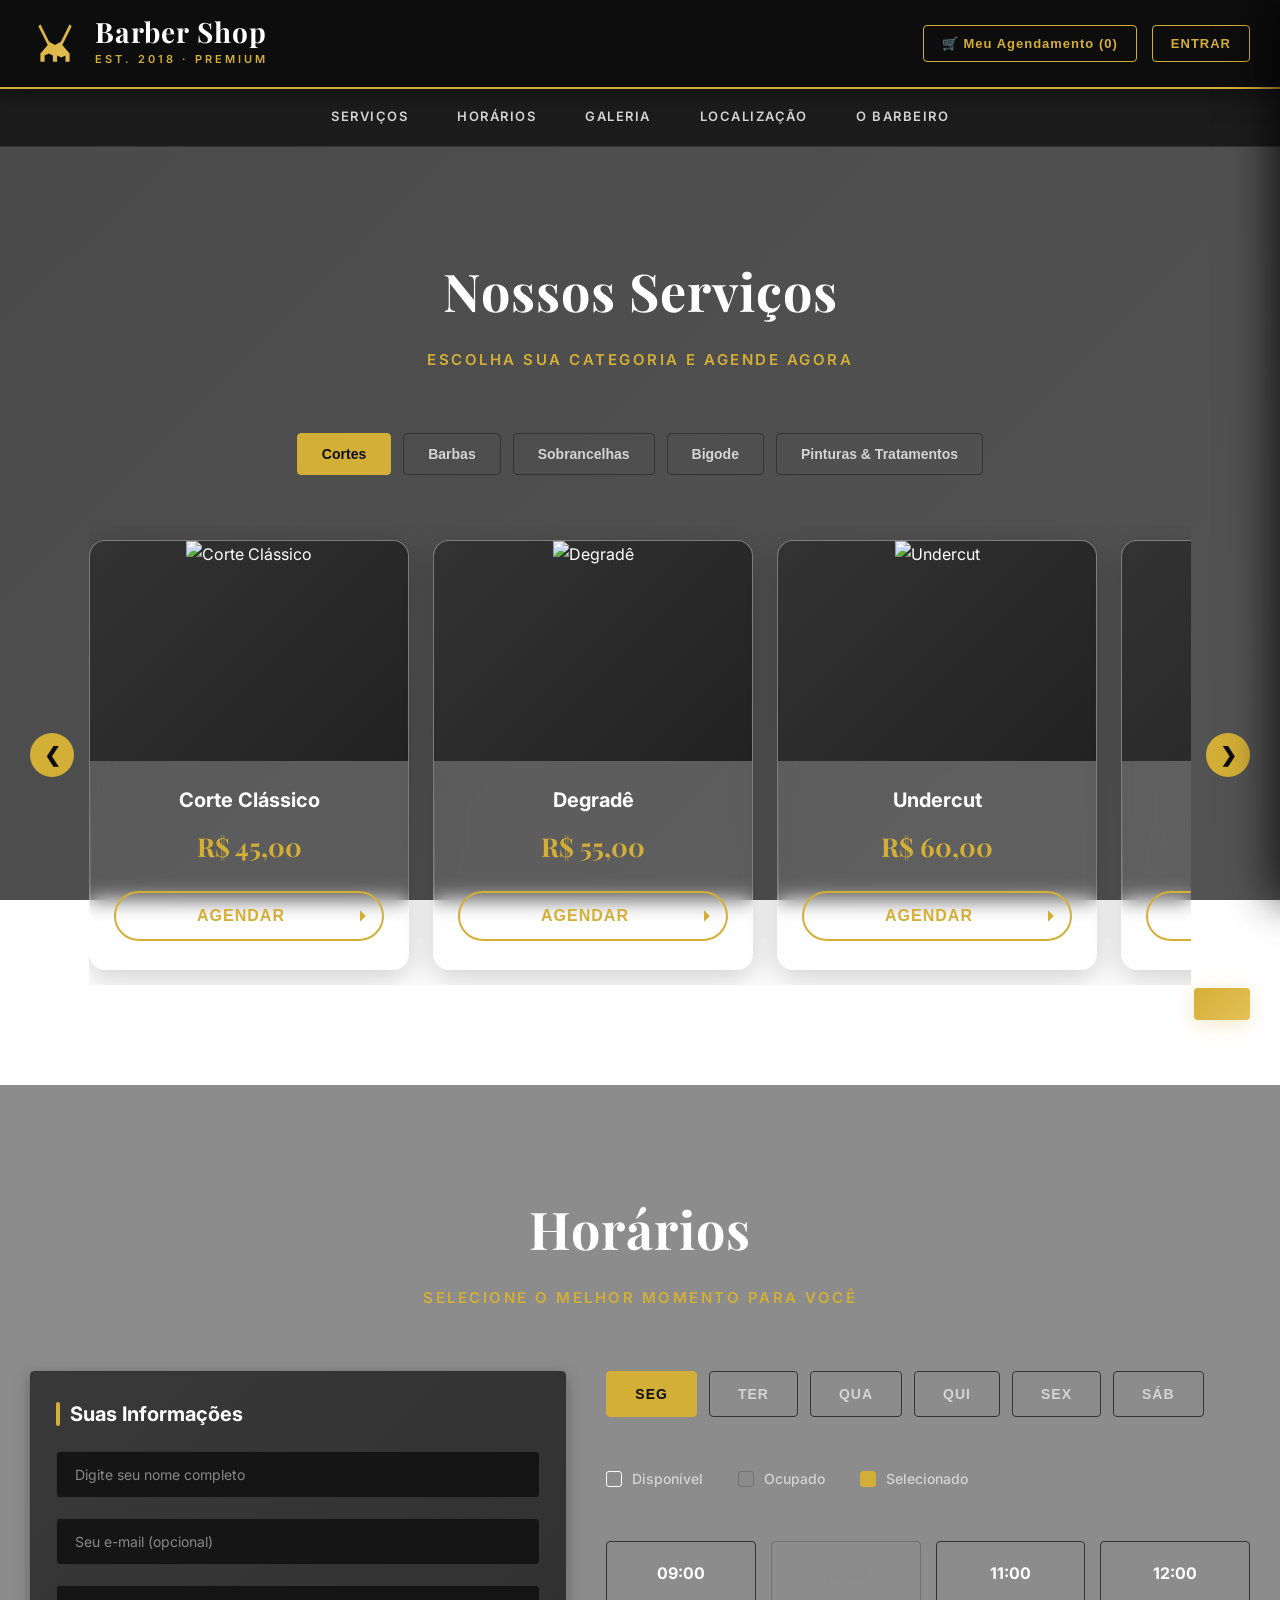
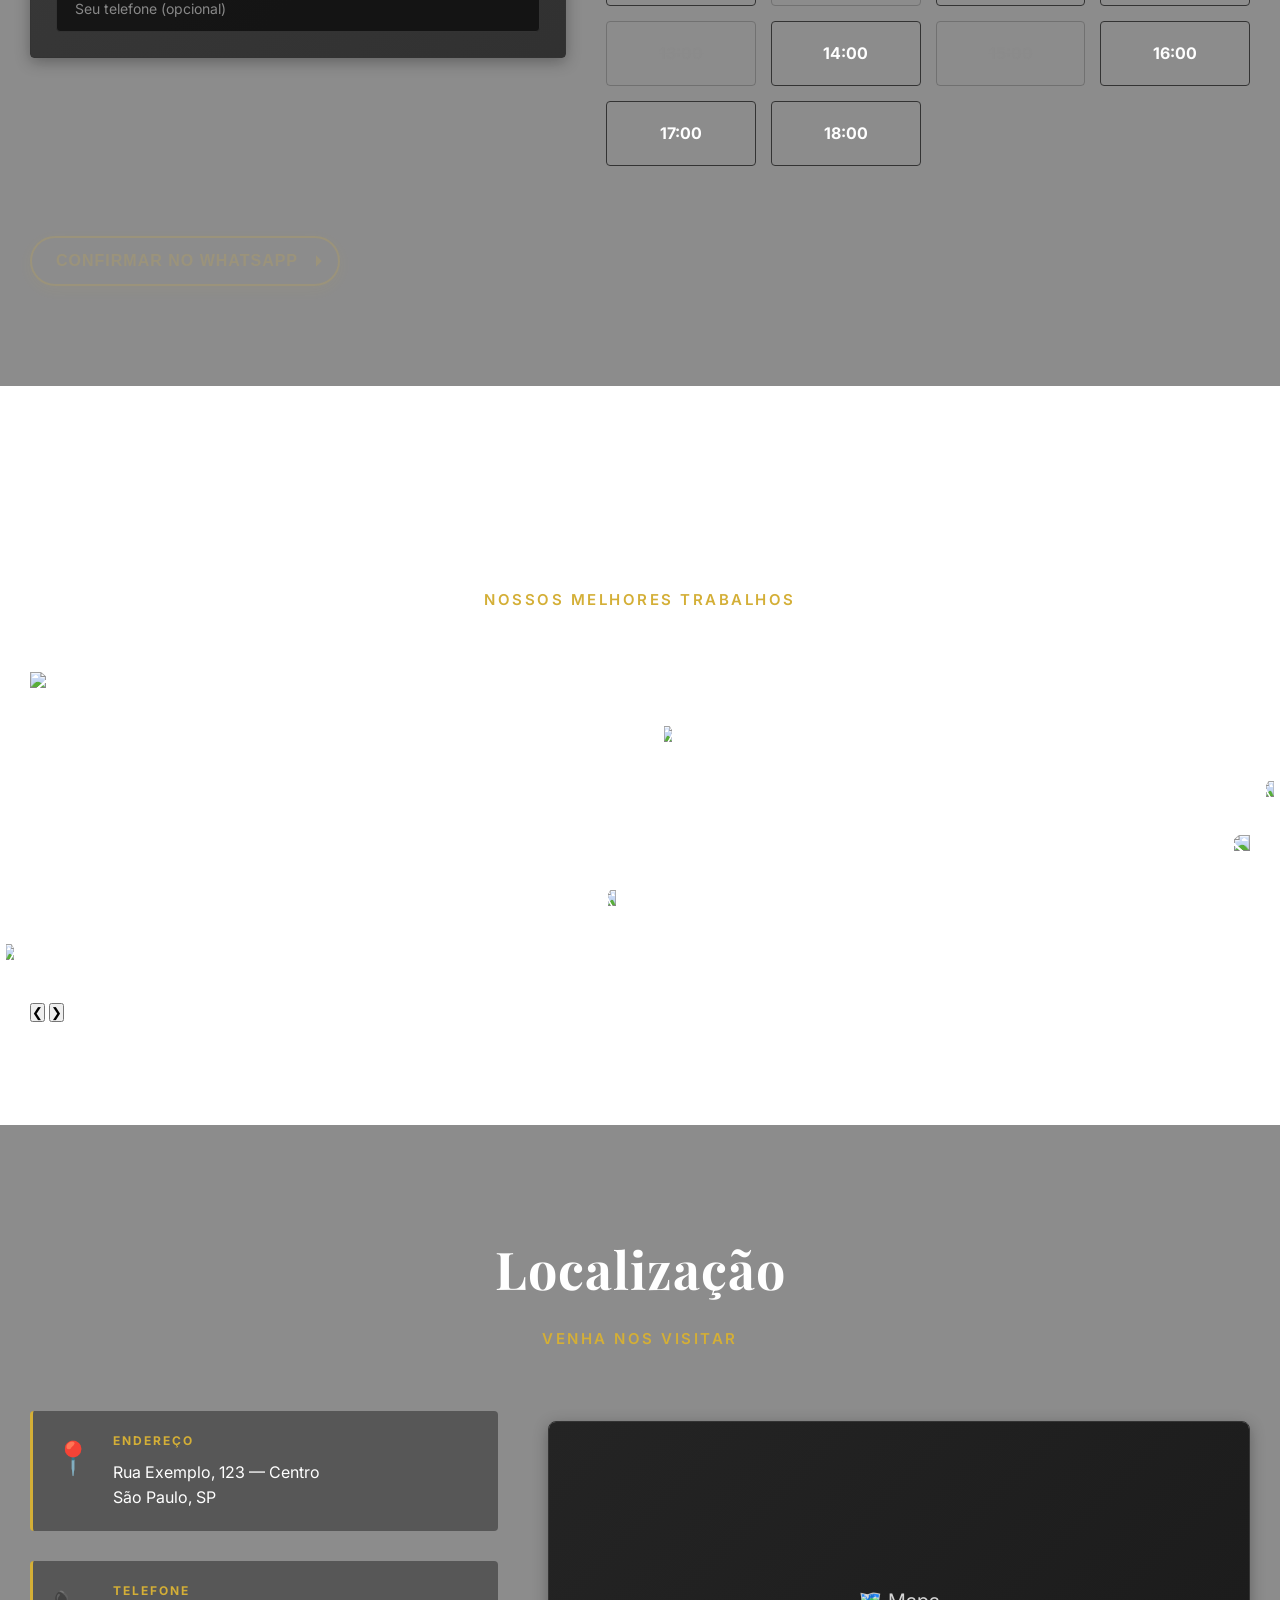
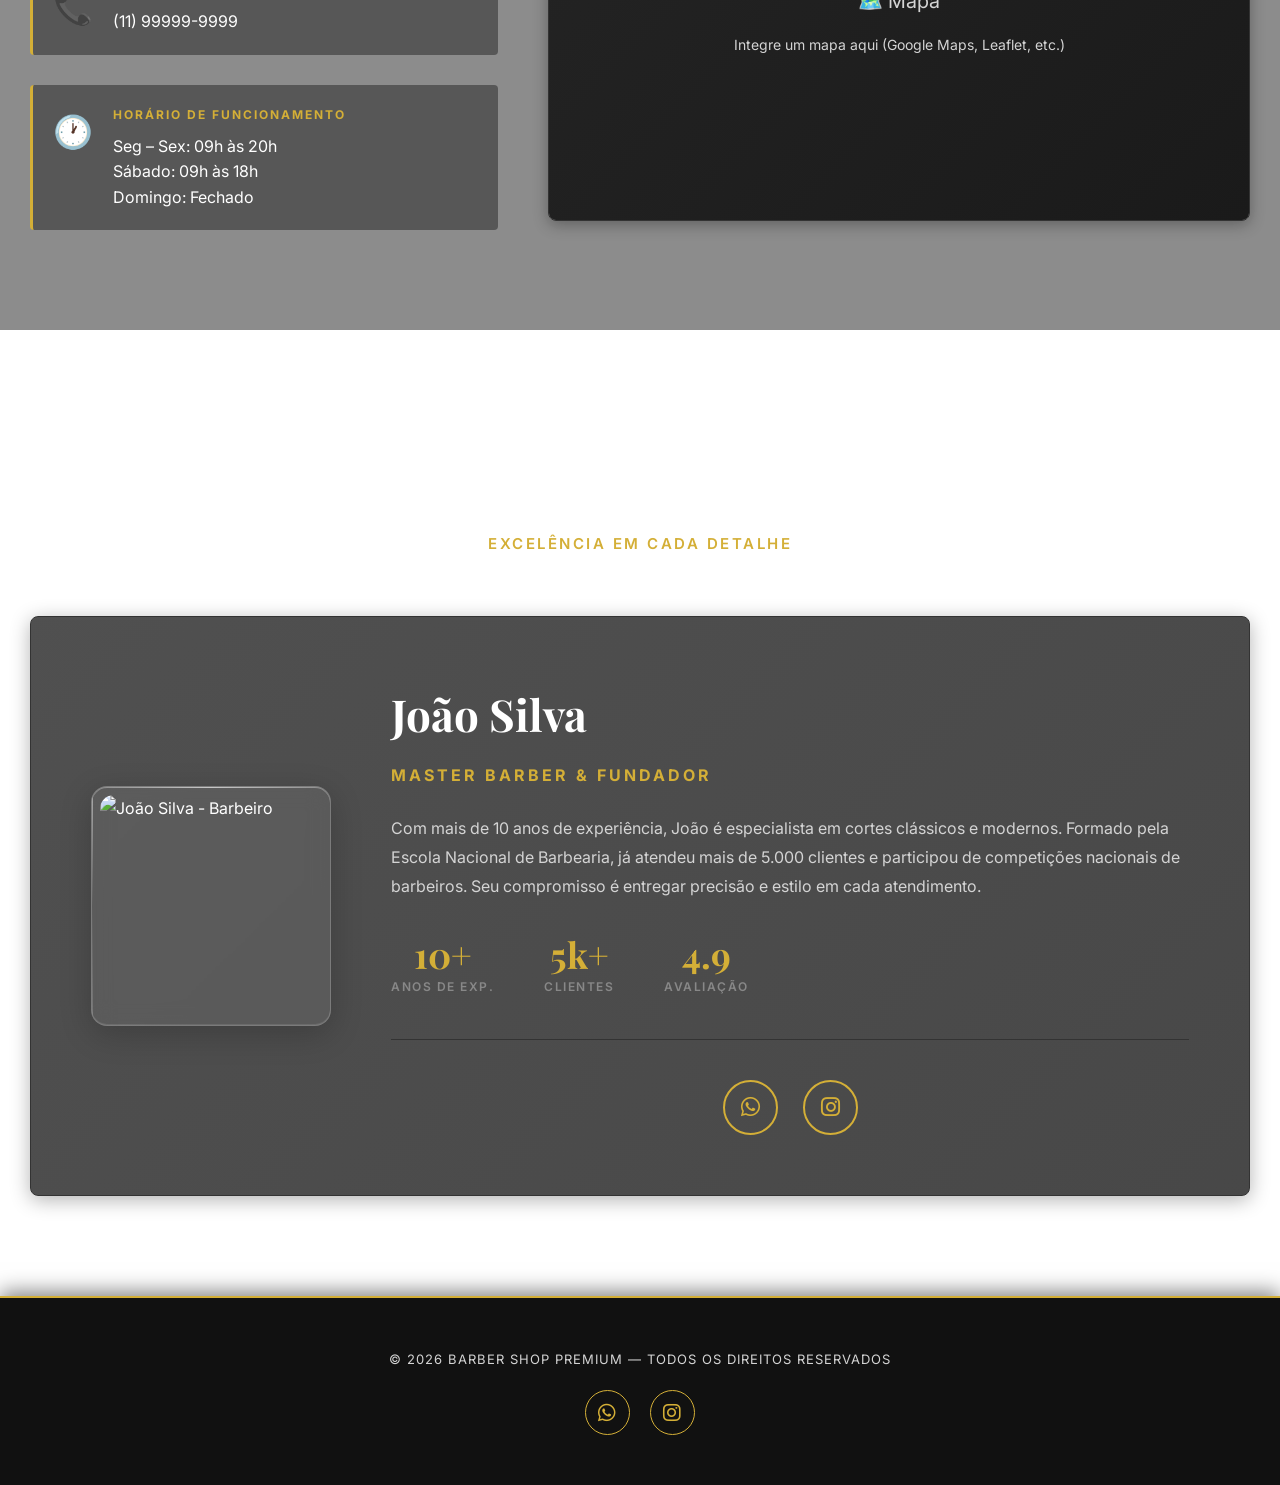
==== commit ca001009: "Update index.html 30/03" ====
--- a/index.html
+++ b/index.html
@@ -3,7 +3,16 @@
 <head>
   <meta charset="UTF-8" />
   <meta name="viewport" content="width=device-width, initial-scale=1.0" />
-  <title>Barber Shop Premium</title>
+  <meta name="description" content="Barber Shop Premium - Cortes clássicos e modernos, barba, sobrancelha e tratamentos. Agende seu horário conosco!" />
+  <meta name="keywords" content="barbearia, corte masculino, barba, degradê, barber shop, São Paulo" />
+  <meta name="author" content="Barber Shop Premium" />
+  <meta name="robots" content="index, follow" />
+  <meta property="og:title" content="Barber Shop Premium" />
+  <meta property="og:description" content="Cortes clássicos e modernos com qualidade premium" />
+  <meta property="og:type" content="website" />
+  <meta name="theme-color" content="#d4af37" />
+  <link rel="canonical" href="https://seu-usuario.github.io/Site-Barber-Shop/" />
+  <title>Barber Shop Premium | Cortes Premium em São Paulo</title>
   <link rel="preconnect" href="https://fonts.googleapis.com" />
   <link rel="preconnect" href="https://fonts.gstatic.com" crossorigin />
   <link href="https://fonts.googleapis.com/css2?family=Playfair+Display:wght@400;700&family=Inter:wght@400;500;600&display=swap" rel="stylesheet" />
@@ -23,10 +32,10 @@
         </div>
       </div>
       <div class="header-right">
-        <button class="btn-cart" onclick="toggleCart()">
+        <button class="btn-cart" onclick="toggleCart()" aria-label="Abrir carrinho de agendamento">
           🛒 Meu Agendamento (<span id="cart-count">0</span>)
         </button>
-        <button class="btn-login" onclick="document.getElementById('modal').classList.add('show')">
+        <button class="btn-login" onclick="document.getElementById('modal').classList.add('show')" aria-label="Abrir painel de login">
           ENTRAR
         </button>
       </div>
@@ -82,7 +91,7 @@
           <div class="carousel" id="carousel-cortes">
             <div class="card glass-card">
               <div class="card-img-container">
-                <img src="https://via.placeholder.com/300x200?text=Corte+Clássico" alt="Corte Clássico" class="card-img">
+                <img src="https://via.placeholder.com/300x200" loading="lazy"?text=Corte+Clássico" alt="Corte Clássico" class="card-img">
               </div>
               <div class="card-name">Corte Clássico</div>
               <div class="card-price">R$ 45,00</div>
@@ -95,7 +104,7 @@
             </div>
             <div class="card glass-card">
               <div class="card-img-container">
-                <img src="https://via.placeholder.com/300x200?text=Degradê" alt="Degradê" class="card-img">
+                <img src="https://via.placeholder.com/300x200" loading="lazy"?text=Degradê" alt="Degradê" class="card-img">
               </div>
               <div class="card-name">Degradê</div>
               <div class="card-price">R$ 55,00</div>
@@ -108,7 +117,7 @@
             </div>
             <div class="card glass-card">
               <div class="card-img-container">
-                <img src="https://via.placeholder.com/300x200?text=Undercut" alt="Undercut" class="card-img">
+                <img src="https://via.placeholder.com/300x200" loading="lazy"?text=Undercut" alt="Undercut" class="card-img">
               </div>
               <div class="card-name">Undercut</div>
               <div class="card-price">R$ 60,00</div>
@@ -121,7 +130,7 @@
             </div>
             <div class="card glass-card">
               <div class="card-img-container">
-                <img src="https://via.placeholder.com/300x200?text=Fade" alt="Fade" class="card-img">
+                <img src="https://via.placeholder.com/300x200" loading="lazy"?text=Fade" alt="Fade" class="card-img">
               </div>
               <div class="card-name">Fade</div>
               <div class="card-price">R$ 50,00</div>
@@ -144,7 +153,7 @@
           <div class="carousel" id="carousel-barbas">
             <div class="card glass-card">
               <div class="card-img-container">
-                <img src="https://via.placeholder.com/300x200?text=Barba+Completa" alt="Barba Completa" class="card-img">
+                <img src="https://via.placeholder.com/300x200" loading="lazy"?text=Barba+Completa" alt="Barba Completa" class="card-img">
               </div>
               <div class="card-name">Barba Completa</div>
               <div class="card-price">R$ 35,00</div>
@@ -157,7 +166,7 @@
             </div>
             <div class="card glass-card">
               <div class="card-img-container">
-                <img src="https://via.placeholder.com/300x200?text=Barba+Design" alt="Barba Design" class="card-img">
+                <img src="https://via.placeholder.com/300x200" loading="lazy"?text=Barba+Design" alt="Barba Design" class="card-img">
               </div>
               <div class="card-name">Barba Design</div>
               <div class="card-price">R$ 40,00</div>
@@ -170,7 +179,7 @@
             </div>
             <div class="card glass-card">
               <div class="card-img-container">
-                <img src="https://via.placeholder.com/300x200?text=Barba+Terape%CC%82utica" alt="Barba Terapêutica" class="card-img">
+                <img src="https://via.placeholder.com/300x200" loading="lazy"?text=Barba+Terape%CC%82utica" alt="Barba Terapêutica" class="card-img">
               </div>
               <div class="card-name">Barba Terapêutica</div>
               <div class="card-price">R$ 45,00</div>
@@ -193,7 +202,7 @@
           <div class="carousel" id="carousel-sobrancelhas">
             <div class="card glass-card">
               <div class="card-img-container">
-                <img src="https://via.placeholder.com/300x200?text=Sobrancelha+Design" alt="Sobrancelha Design" class="card-img">
+                <img src="https://via.placeholder.com/300x200" loading="lazy"?text=Sobrancelha+Design" alt="Sobrancelha Design" class="card-img">
               </div>
               <div class="card-name">Sobrancelha Design</div>
               <div class="card-price">R$ 20,00</div>
@@ -206,7 +215,7 @@
             </div>
             <div class="card glass-card">
               <div class="card-img-container">
-                <img src="https://via.placeholder.com/300x200?text=Sobrancelha+Alinhada" alt="Sobrancelha Alinhada" class="card-img">
+                <img src="https://via.placeholder.com/300x200" loading="lazy"?text=Sobrancelha+Alinhada" alt="Sobrancelha Alinhada" class="card-img">
               </div>
               <div class="card-name">Sobrancelha Alinhada</div>
               <div class="card-price">R$ 25,00</div>
@@ -229,7 +238,7 @@
           <div class="carousel" id="carousel-bigode">
             <div class="card glass-card">
               <div class="card-img-container">
-                <img src="https://via.placeholder.com/300x200?text=Bigode+Clássico" alt="Bigode Clássico" class="card-img">
+                <img src="https://via.placeholder.com/300x200" loading="lazy"?text=Bigode+Clássico" alt="Bigode Clássico" class="card-img">
               </div>
               <div class="card-name">Bigode Clássico</div>
               <div class="card-price">R$ 15,00</div>
@@ -242,7 +251,7 @@
             </div>
             <div class="card glass-card">
               <div class="card-img-container">
-                <img src="https://via.placeholder.com/300x200?text=Bigode+Design" alt="Bigode Design" class="card-img">
+                <img src="https://via.placeholder.com/300x200" loading="lazy"?text=Bigode+Design" alt="Bigode Design" class="card-img">
               </div>
               <div class="card-name">Bigode Design</div>
               <div class="card-price">R$ 20,00</div>
@@ -265,7 +274,7 @@
           <div class="carousel" id="carousel-pintura">
             <div class="card glass-card">
               <div class="card-img-container">
-                <img src="https://via.placeholder.com/300x200?text=Pintura+Cabelo" alt="Pintura Cabelo" class="card-img">
+                <img src="https://via.placeholder.com/300x200" loading="lazy"?text=Pintura+Cabelo" alt="Pintura Cabelo" class="card-img">
               </div>
               <div class="card-name">Pintura Cabelo</div>
               <div class="card-price">R$ 80,00</div>
@@ -278,7 +287,7 @@
             </div>
             <div class="card glass-card">
               <div class="card-img-container">
-                <img src="https://via.placeholder.com/300x200?text=Hidratação" alt="Hidratação" class="card-img">
+                <img src="https://via.placeholder.com/300x200" loading="lazy"?text=Hidratação" alt="Hidratação" class="card-img">
               </div>
               <div class="card-name">Hidratação</div>
               <div class="card-price">R$ 50,00</div>
@@ -291,7 +300,7 @@
             </div>
             <div class="card glass-card">
               <div class="card-img-container">
-                <img src="https://via.placeholder.com/300x200?text=Alisamento" alt="Alisamento" class="card-img">
+                <img src="https://via.placeholder.com/300x200" loading="lazy"?text=Alisamento" alt="Alisamento" class="card-img">
               </div>
               <div class="card-name">Alisamento</div>
               <div class="card-price">R$ 70,00</div>
@@ -325,9 +334,9 @@
           <div class="client-info-section">
             <h3 class="client-info-title">Suas Informações</h3>
             <div class="client-info-form">
-              <input type="text" id="client-name" placeholder="Digite seu nome completo" class="client-input">
-              <input type="email" id="client-email" placeholder="Seu e-mail (opcional)" class="client-input">
-              <input type="tel" id="client-phone" placeholder="Seu telefone (opcional)" class="client-input">
+              <input type="text" id="client-name" placeholder="Digite seu nome completo" class="client-input" aria-label="Nome completo" required>
+              <input type="email" id="client-email" placeholder="Seu e-mail (opcional)" class="client-input" aria-label="E-mail">
+              <input type="tel" id="client-phone" placeholder="Seu telefone (opcional)" class="client-input" aria-label="Telefone">
             </div>
           </div>
 
@@ -378,7 +387,7 @@
         </div>
       </div>
 
-      <button class="btn-confirm animated-button" id="btn-confirm" disabled onclick="confirmSchedule()" style="margin-top: 30px;">
+      <button class="btn-confirm animated-button" id="btn-confirm" disabled onclick="handleConfirm()" style="margin-top: 30px;" aria-label="Confirmar agendamento no WhatsApp">
         <span class="text">CONFIRMAR NO WHATSAPP</span>
         <svg class="arr-1" viewBox="0 0 24 24" xmlns="http://www.w3.org/2000/svg"><path d="M5 12h14M12 5l7 7-7 7"/></svg>
         <svg class="arr-2" viewBox="0 0 24 24" xmlns="http://www.w3.org/2000/svg"><path d="M5 12h14M12 5l7 7-7 7"/></svg>
@@ -395,32 +404,40 @@
       <h2 class="section-title">Galeria</h2>
       <p class="section-sub">Nossos melhores trabalhos</p>
 
-      <div class="gallery-carousel-wrapper">
-        <div class="gallery-carousel" id="gallery-carousel">
-          <div class="gallery-card">
-            <img src="https://via.placeholder.com/400x400?text=Trabalho+1" alt="Galeria 1" class="gallery-img-real">
-            <div class="gallery-label">Degradê Moderno</div>
-          </div>
-          <div class="gallery-card">
-            <img src="https://via.placeholder.com/400x400?text=Trabalho+2" alt="Galeria 2" class="gallery-img-real">
-            <div class="gallery-label">Barba Alinhada</div>
-          </div>
-          <div class="gallery-card">
-            <img src="https://via.placeholder.com/400x400?text=Trabalho+3" alt="Galeria 3" class="gallery-img-real">
-            <div class="gallery-label">Corte Clássico</div>
-          </div>
-          <div class="gallery-card">
-            <img src="https://via.placeholder.com/400x400?text=Trabalho+4" alt="Galeria 4" class="gallery-img-real">
-            <div class="gallery-label">Navalhado</div>
-          </div>
-        </div>
-        <button class="gallery-nav-btn gallery-prev" onclick="scrollGallery(-1)">❮</button>
-        <button class="gallery-nav-btn gallery-next" onclick="scrollGallery(1)">❯</button>
-      </div>
-
-      <p class="gallery-note">
-        O administrador pode atualizar estas fotos através do painel de controle.
-      </p>
+      <div class="gallery-3d-wrapper">
+        <div class="gallery-3d-container">
+          <div class="gallery-3d-carousel" id="gallery-3d-carousel">
+            <div class="gallery-3d-face">
+              <img src="https://via.placeholder.com/400x400?text=Trabalho+1" loading="lazy" alt="Galeria 1">
+              <div class="gallery-3d-label">Degradê Moderno</div>
+            </div>
+            <div class="gallery-3d-face">
+              <img src="https://via.placeholder.com/400x400?text=Trabalho+2" loading="lazy" alt="Galeria 2">
+              <div class="gallery-3d-label">Barba Alinhada</div>
+            </div>
+            <div class="gallery-3d-face">
+              <img src="https://via.placeholder.com/400x400?text=Trabalho+3" loading="lazy" alt="Galeria 3">
+              <div class="gallery-3d-label">Corte Clássico</div>
+            </div>
+            <div class="gallery-3d-face">
+              <img src="https://via.placeholder.com/400x400?text=Trabalho+4" loading="lazy" alt="Galeria 4">
+              <div class="gallery-3d-label">Navalhado</div>
+            </div>
+            <div class="gallery-3d-face">
+              <img src="https://via.placeholder.com/400x400?text=Trabalho+5" loading="lazy" alt="Galeria 5">
+              <div class="gallery-3d-label">Fade Premium</div>
+            </div>
+            <div class="gallery-3d-face">
+              <img src="https://via.placeholder.com/400x400?text=Trabalho+6" loading="lazy" alt="Galeria 6">
+              <div class="gallery-3d-label">Undercut</div>
+            </div>
+          </div>
+        </div>
+        <div class="gallery-3d-controls">
+          <button class="gallery-3d-btn" onclick="rotateCarousel(-1)" aria-label="Imagem anterior">❮</button>
+          <button class="gallery-3d-btn" onclick="rotateCarousel(1)" aria-label="Próxima imagem">❯</button>
+        </div>
+      </div>
     </div>
   </section>
 
@@ -480,7 +497,7 @@
 
       <div class="barber-card">
         <div class="barber-photo-container glass-card">
-          <img src="https://via.placeholder.com/200x200?text=Barbeiro" alt="João Silva" class="barber-img">
+          <img src="https://via.placeholder.com/200x200?text=Barbeiro" alt="João Silva - Barbeiro" class="barber-img" loading="lazy">
         </div>
         <div class="barber-content">
           <div class="barber-name">João Silva</div>
@@ -536,13 +553,13 @@
   </footer>
 
   <!-- ── MODAL DE LOGIN ── -->
-  <div class="modal-overlay" id="modal">
+  <div class="modal-overlay" id="modal" role="dialog" aria-modal="true" aria-labelledby="login-title">
     <div class="modal">
-      <button class="modal-close" onclick="document.getElementById('modal').classList.remove('show')">×</button>
-      <div class="modal-title">Acesso Administrativo</div>
-      <input class="modal-input" type="email" placeholder="E-mail" />
-      <input class="modal-input" type="password" placeholder="Senha" />
-      <button class="modal-btn">ACESSAR PAINEL</button>
+      <button class="modal-close" onclick="document.getElementById('modal').classList.remove('show')" aria-label="Fechar">×</button>
+      <div class="modal-title" id="login-title">Acesso Administrativo</div>
+      <input class="modal-input" type="email" id="login-email" placeholder="E-mail" aria-label="E-mail do administrador" autocomplete="email" />
+      <input class="modal-input" type="password" id="login-password" placeholder="Senha" aria-label="Senha" autocomplete="current-password" />
+      <button class="modal-btn" onclick="handleLogin()">ACESSAR PAINEL</button>
     </div>
   </div>
 
@@ -551,21 +568,40 @@
 
   <!-- ── SCRIPTS ── -->
   <script>
-    // ── CARRINHO DE AGENDAMENTO MULTI-SERVIÇO ──
-    let cart = {
-      services: {
-        cortes: null,
-        barbas: null,
-        sobrancelhas: null,
-        bigode: null,
-        pintura: null
-      },
-      clientName: "",
-      clientEmail: "",
-      clientPhone: "",
-      selectedDay: null,
-      selectedTime: null
-    };
+    // ── CARRINHO DE AGENDAMENTO MULTI-SERVIÇO COM localStorage ──
+    const CART_STORAGE_KEY = 'barber_cart';
+
+    function getDefaultCart() {
+      return {
+        services: {
+          cortes: null,
+          barbas: null,
+          sobrancelhas: null,
+          bigode: null,
+          pintura: null
+        },
+        clientName: "",
+        clientEmail: "",
+        clientPhone: "",
+        selectedDay: null,
+        selectedTime: null
+      };
+    }
+
+    function loadCart() {
+      try {
+        const saved = localStorage.getItem(CART_STORAGE_KEY);
+        return saved ? JSON.parse(saved) : getDefaultCart();
+      } catch {
+        return getDefaultCart();
+      }
+    }
+
+    function saveCart() {
+      localStorage.setItem(CART_STORAGE_KEY, JSON.stringify(cart));
+    }
+
+    let cart = loadCart();
 
     function toggleCart() {
       const sidebar = document.getElementById('cart-sidebar');
@@ -573,7 +609,6 @@
     }
 
     function addToCart(category, serviceName, price) {
-      // Se já existe um serviço nesta categoria, substitui
       if (cart.services[category]) {
         showToast(`${cart.services[category].name} foi substituído por ${serviceName}!`);
       } else {
@@ -581,6 +616,7 @@
       }
       
       cart.services[category] = { name: serviceName, price: price };
+      saveCart();
       updateCartDisplay();
       updateCartCount();
     }
@@ -613,17 +649,53 @@
     }
 
     function clearCart() {
-      cart.services = {
-        cortes: null,
-        barbas: null,
-        sobrancelhas: null,
-        bigode: null,
-        pintura: null
-      };
+      cart = getDefaultCart();
+      saveCart();
       document.getElementById('cart-count').textContent = '0';
       updateCartDisplay();
       document.getElementById('booking-summary').style.display = 'none';
       showToast('Carrinho limpo!');
+    }
+
+    // ── VALIDAÇÃO DE FORMULÁRIO ──
+    function validateEmail(email) {
+      if (!email) return true;
+      return /^[^\s@]+@[^\s@]+\.[^\s@]+$/.test(email);
+    }
+
+    function validatePhone(phone) {
+      if (!phone) return true;
+      return phone.replace(/\D/g, '').length >= 10;
+    }
+
+    function validateClientInfo() {
+      const name = document.getElementById('client-name').value.trim();
+      const email = document.getElementById('client-email').value.trim();
+      const phone = document.getElementById('client-phone').value.trim();
+
+      if (!name) {
+        showToast('Por favor, informe seu nome!');
+        document.getElementById('client-name').focus();
+        return false;
+      }
+
+      if (email && !validateEmail(email)) {
+        showToast('Por favor, informe um e-mail válido!');
+        document.getElementById('client-email').focus();
+        return false;
+      }
+
+      if (phone && !validatePhone(phone)) {
+        showToast('Por favor, informe um telefone válido!');
+        document.getElementById('client-phone').focus();
+        return false;
+      }
+
+      cart.clientName = name;
+      cart.clientEmail = email;
+      cart.clientPhone = phone;
+      saveCart();
+      return true;
     }
 
     // ── TABS ──
@@ -730,6 +802,11 @@
       document.getElementById('booking-summary').style.display = 'block';
     }
 
+    function handleConfirm() {
+      if (!validateClientInfo()) return;
+      confirmSchedule();
+    }
+
     function confirmSchedule() {
       const clientName = document.getElementById('client-name').value;
       if (!clientName) {
@@ -782,45 +859,87 @@
       setTimeout(() => t.classList.remove('show'), 3000);
     }
 
-    // ── CARROSSEL DA GALERIA ──
-    let galleryAutoPlayInterval;
-    const galleryCarousel = document.getElementById('gallery-carousel');
-
-    function scrollGallery(direction) {
-      const carousel = document.getElementById('gallery-carousel');
-      const scrollAmount = 350;
-      carousel.scrollBy({
-        left: direction * scrollAmount,
-        behavior: 'smooth'
-      });
-      stopGalleryAutoPlay();
-    }
-
-    function startGalleryAutoPlay() {
-      galleryAutoPlayInterval = setInterval(() => {
-        if (galleryCarousel) {
-          if (galleryCarousel.scrollLeft + galleryCarousel.clientWidth >= galleryCarousel.scrollWidth - 10) {
-            galleryCarousel.scrollTo({ left: 0, behavior: 'smooth' });
-          } else {
-            galleryCarousel.scrollBy({ left: 350, behavior: 'smooth' });
-          }
-        }
+    // ── CARROSSEL 3D DA GALERIA ──
+    let currentAngle = 0;
+    let autoPlayInterval;
+    const carousel3D = document.getElementById('gallery-3d-carousel');
+    const faces = carousel3D ? carousel3D.querySelectorAll('.gallery-3d-face') : [];
+    const totalFaces = faces.length;
+    const angleStep = 360 / totalFaces;
+
+    function updateCarousel3D() {
+      if (carousel3D) {
+        const innerAngle = currentAngle % 360;
+        faces.forEach((face, index) => {
+          const faceAngle = innerAngle + (index * angleStep);
+          face.style.transform = `rotateY(${faceAngle}deg) translateZ(380px)`;
+        });
+      }
+    }
+
+    function rotateCarousel(direction) {
+      currentAngle -= direction * angleStep;
+      if (carousel3D) {
+        carousel3D.style.transform = `rotateY(${currentAngle}deg)`;
+      }
+      stopAutoPlay();
+      startAutoPlay();
+    }
+
+    function startAutoPlay() {
+      autoPlayInterval = setInterval(() => {
+        rotateCarousel(-1);
       }, 4000);
     }
 
-    function stopGalleryAutoPlay() {
-      clearInterval(galleryAutoPlayInterval);
-      setTimeout(startGalleryAutoPlay, 10000);
-    }
-
-    if (galleryCarousel) {
-      galleryCarousel.addEventListener('wheel', stopGalleryAutoPlay);
-      galleryCarousel.addEventListener('touchstart', stopGalleryAutoPlay);
-    }
+    function stopAutoPlay() {
+      clearInterval(autoPlayInterval);
+    }
+
+    if (carousel3D && faces.length) {
+      updateCarousel3D();
+      startAutoPlay();
+      carousel3D.addEventListener('mouseenter', stopAutoPlay);
+      carousel3D.addEventListener('mouseleave', startAutoPlay);
+    }
+
+    // ── LOGIN ──
+    function handleLogin() {
+      const email = document.getElementById('login-email').value.trim();
+      const password = document.getElementById('login-password').value;
+
+      if (!email || !password) {
+        showToast('Preencha e-mail e senha!');
+        return;
+      }
+
+      if (!validateEmail(email)) {
+        showToast('Informe um e-mail válido!');
+        return;
+      }
+
+      // Simulação - em produção, chamar API
+      if (email === 'admin@barbershop.com' && password === 'admin123') {
+        localStorage.setItem('admin_logged', 'true');
+        document.getElementById('modal').classList.remove('show');
+        showToast('Login realizado com sucesso!');
+        window.location.href = 'admin.html';
+      } else {
+        showToast('Credenciais inválidas!');
+      }
+    }
+
+    // Enter para login
+    document.addEventListener('keydown', (e) => {
+      if (e.key === 'Enter' && document.getElementById('modal').classList.contains('show')) {
+        handleLogin();
+      }
+    });
 
     // Inicializa o grid
     buildGrid('seg');
-    startGalleryAutoPlay();
+    updateCartCount();
+    updateCartDisplay();
   </script>
 </body>
 </html>
